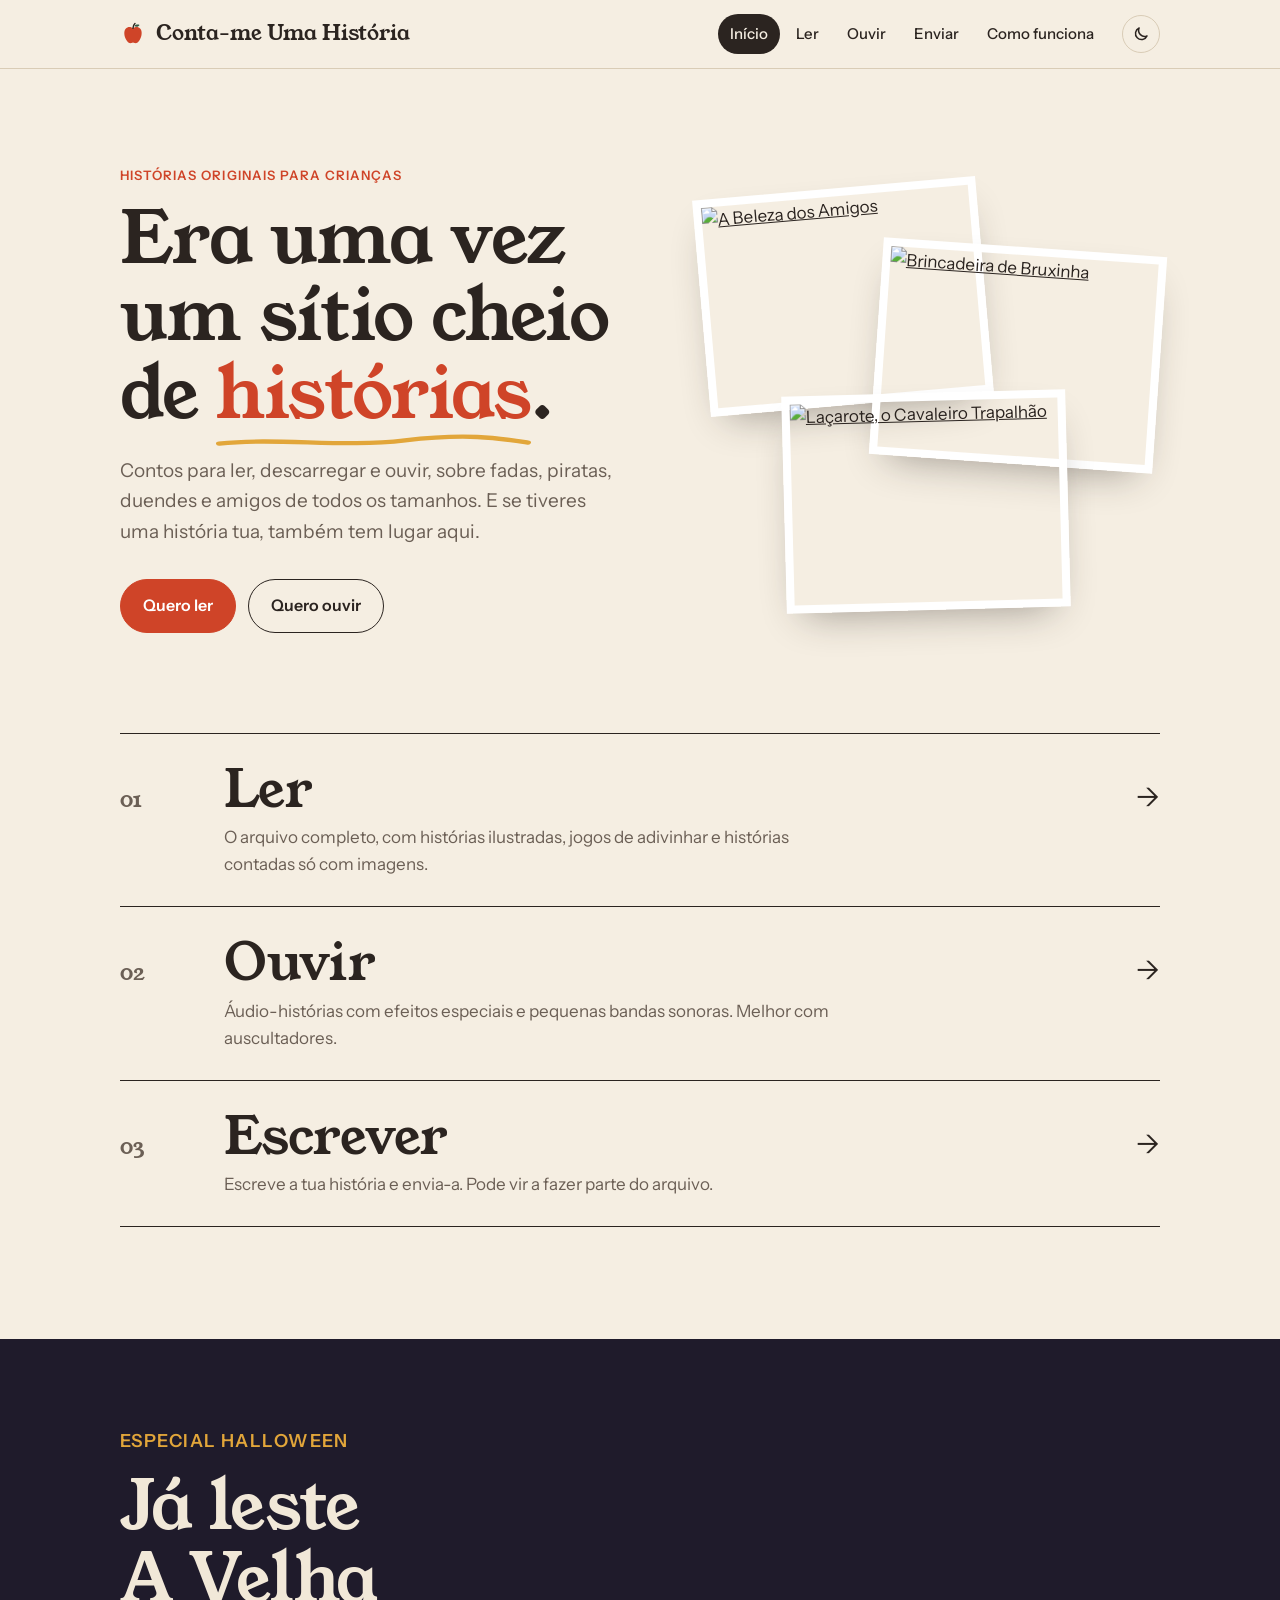
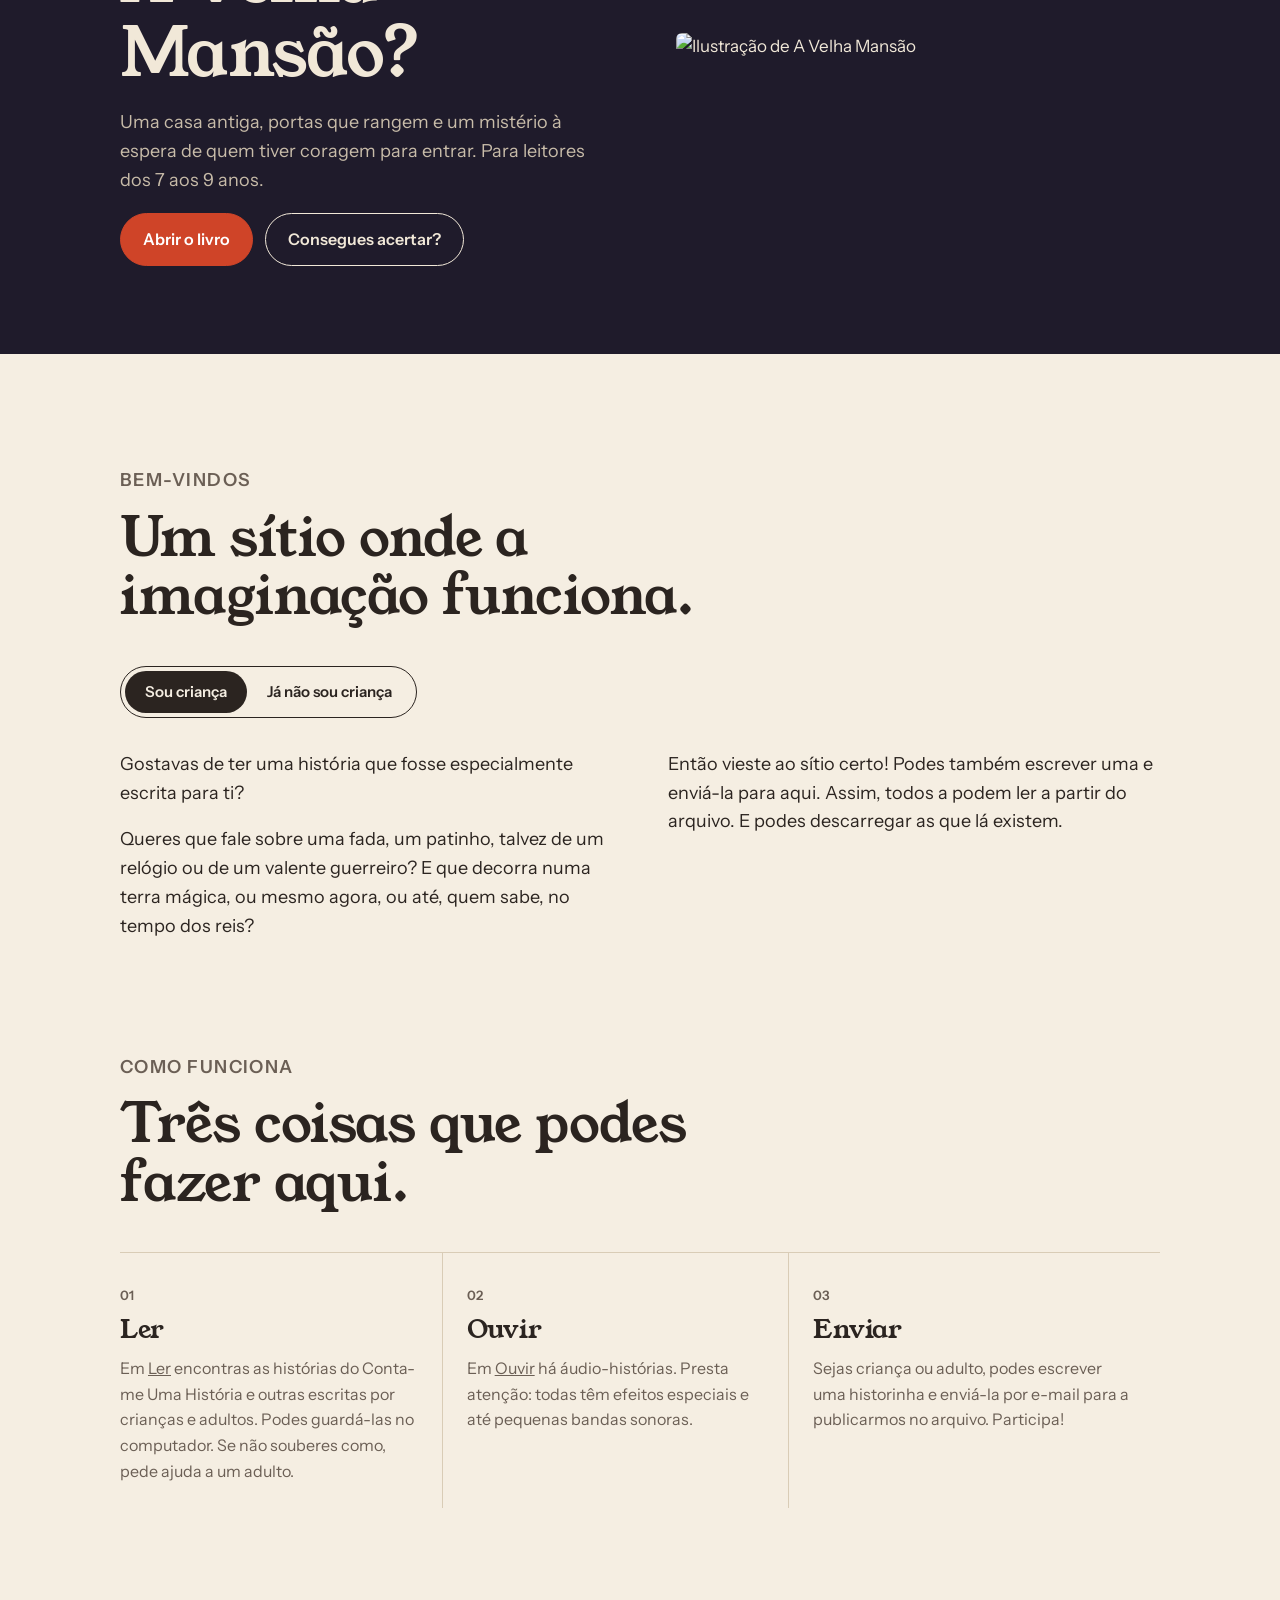
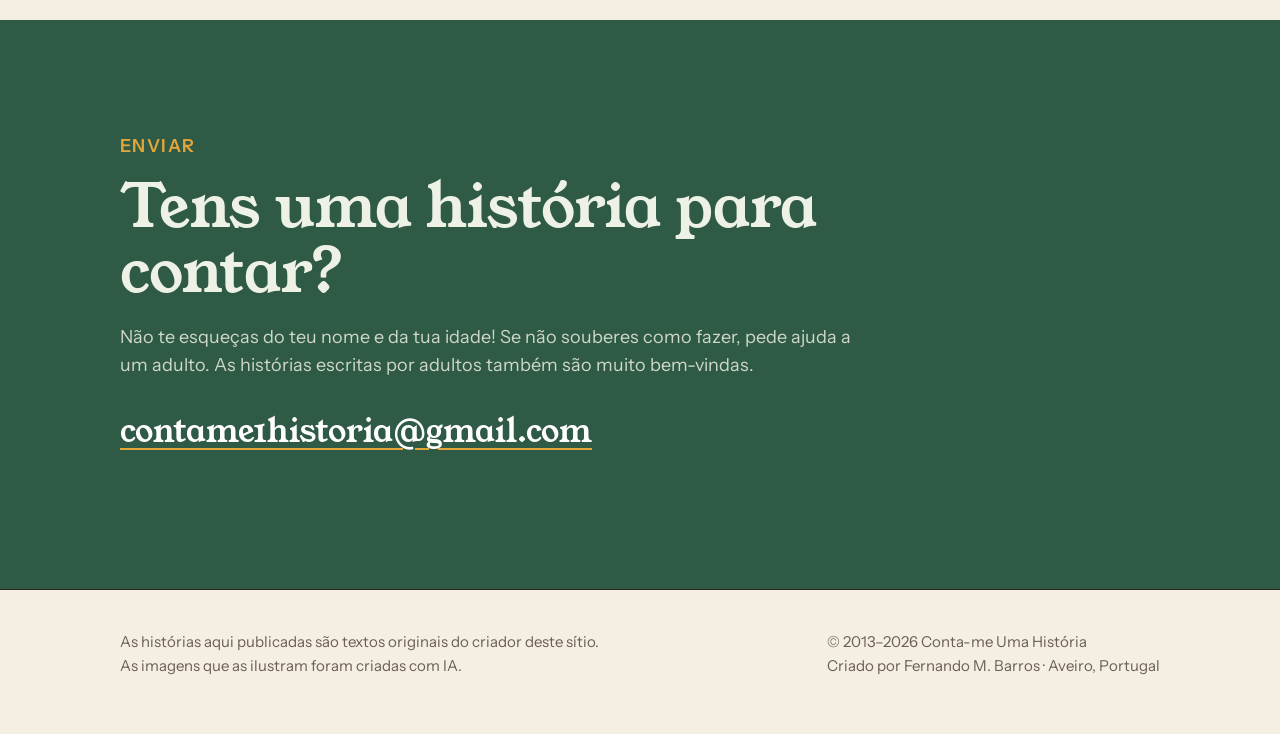
==== index.html @ ffb7c006 "Match the updated original site Remove the unrevised archive stories, the request option, the sapo.p" ====
<!doctype html>
<html lang="pt-PT">
<head>
  <meta charset="utf-8">
  <meta name="viewport" content="width=device-width, initial-scale=1">
  <title>Conta-me Uma História</title>
  <meta name="description" content="Histórias originais para crianças: para ler, ouvir e escrever.">
  <script>
    // Tema antes de desenhar a página, para não piscar: o escolhido no botão ou, se nenhum, o do sistema.
    try { var tema = localStorage.getItem("tema"); } catch (e) {}
    document.documentElement.dataset.theme = tema || (matchMedia("(prefers-color-scheme: dark)").matches ? "dark" : "light");
  </script>
  <link rel="preconnect" href="https://fonts.googleapis.com">
  <link rel="preconnect" href="https://fonts.gstatic.com" crossorigin>
  <link href="https://fonts.googleapis.com/css2?family=Instrument+Sans:wght@400;500;600&family=Young+Serif&display=swap" rel="stylesheet">
  <link rel="stylesheet" href="assets/style.css">
</head>
<body data-page="index">
  <div data-header></div>

  <main>
    <!-- Hero -->
    <section class="hero">
      <div class="wrap">
        <div>
          <p class="eyebrow">Histórias originais para crianças</p>
          <h1>Era uma vez um sítio cheio de <em>histórias</em>.</h1>
          <p class="lede">Contos para ler, descarregar e ouvir, sobre fadas, piratas, duendes e amigos de todos os tamanhos. E se tiveres uma história tua, também tem lugar aqui.</p>
          <div class="hero-actions">
            <a class="btn btn-primary" href="ler.html">Quero ler</a>
            <a class="btn btn-ghost" href="ouvir.html">Quero ouvir</a>
          </div>
        </div>
        <div class="cover-stack" id="cover-stack"></div>
      </div>
    </section>

    <!-- Três portas -->
    <section class="wrap">
      <div class="doors">
        <a class="door" href="ler.html">
          <span class="num">01</span>
          <div><h2>Ler</h2><p>O arquivo completo, com histórias ilustradas, jogos de adivinhar e histórias contadas só com imagens.</p></div>
          <span class="arrow" aria-hidden="true">→</span>
        </a>
        <a class="door" href="ouvir.html">
          <span class="num">02</span>
          <div><h2>Ouvir</h2><p>Áudio-histórias com efeitos especiais e pequenas bandas sonoras. Melhor com auscultadores.</p></div>
          <span class="arrow" aria-hidden="true">→</span>
        </a>
        <a class="door" href="#enviar">
          <span class="num">03</span>
          <div><h2>Escrever</h2><p>Escreve a tua história e envia-a. Pode vir a fazer parte do arquivo.</p></div>
          <span class="arrow" aria-hidden="true">→</span>
        </a>
      </div>
    </section>

    <!-- Destaque -->
    <section class="section">
      <div class="featured" style="padding: clamp(48px, 7vw, 88px) 0;">
        <div class="wrap">
          <div>
            <p class="eyebrow">Especial Halloween</p>
            <h2>Já leste <br>A Velha Mansão?</h2>
            <p>Uma casa antiga, portas que rangem e um mistério à espera de quem tiver coragem para entrar. Para leitores dos 7 aos 9 anos.</p>
            <div class="hero-actions">
              <a class="btn btn-primary" id="featured-read">Abrir o livro</a>
              <a class="btn btn-ghost" id="featured-quiz">Consegues acertar?</a>
            </div>
          </div>
          <img id="featured-img" alt="Ilustração de A Velha Mansão">
        </div>
      </div>
    </section>

    <!-- Para quem -->
    <section class="wrap" style="padding-bottom: clamp(64px, 9vw, 112px);">
      <div class="section-head">
        <p class="eyebrow">Bem-vindos</p>
        <h2>Um sítio onde a imaginação funciona.</h2>
      </div>
      <div class="tabs" role="tablist">
        <button role="tab" aria-selected="true" aria-controls="tab-kids" id="t-kids">Sou criança</button>
        <button role="tab" aria-selected="false" aria-controls="tab-adults" id="t-adults">Já não sou criança</button>
      </div>
      <div class="tab-panel" id="tab-kids" role="tabpanel" aria-labelledby="t-kids">
        <p>Gostavas de ter uma história que fosse especialmente escrita para ti?</p>
        <p>Queres que fale sobre uma fada, um patinho, talvez de um relógio ou de um valente guerreiro? E que decorra numa terra mágica, ou mesmo agora, ou até, quem sabe, no tempo dos reis?</p>
        <p>Então vieste ao sítio certo! Podes também escrever uma e enviá-la para aqui. Assim, todos a podem ler a partir do arquivo. E podes descarregar as que lá existem.</p>
      </div>
      <div class="tab-panel" id="tab-adults" role="tabpanel" aria-labelledby="t-adults" hidden>
        <p>Neste sítio poderá ter uma história exclusiva para uma criança: para a irmã mais nova, para oferecer, para adormecer o filhote. Para já, os pedidos estão temporariamente indisponíveis.</p>
        <p>Nas histórias do arquivo, a ideia e a complexidade de cada uma estão relacionadas com a idade a que se destina. A idade indicada serve apenas como referência.</p>
        <p>Se quiser colaborar, pode enviar-nos histórias para os mais pequenos, que ficarão disponíveis no arquivo. Serão muito bem-vindas. E é claro que pode descarregar as que lá existem.</p>
      </div>
    </section>

    <!-- Como funciona -->
    <section class="wrap" id="como-funciona" style="padding-bottom: clamp(64px, 9vw, 112px);">
      <div class="section-head">
        <p class="eyebrow">Como funciona</p>
        <h2>Três coisas que podes fazer aqui.</h2>
      </div>
      <div class="steps">
        <div class="step">
          <span class="tag">01</span>
          <h3>Ler</h3>
          <p>Em <a href="ler.html">Ler</a> encontras as histórias do Conta-me Uma História e outras escritas por crianças e adultos. Podes guardá-las no computador. Se não souberes como, pede ajuda a um adulto.</p>
        </div>
        <div class="step">
          <span class="tag">02</span>
          <h3>Ouvir</h3>
          <p>Em <a href="ouvir.html">Ouvir</a> há áudio-histórias. Presta atenção: todas têm efeitos especiais e até pequenas bandas sonoras.</p>
        </div>
        <div class="step">
          <span class="tag">03</span>
          <h3>Enviar</h3>
          <p>Sejas criança ou adulto, podes escrever uma historinha e enviá-la por e-mail para a publicarmos no arquivo. Participa!</p>
        </div>
      </div>
    </section>

    <!-- Enviar -->
    <section class="participate section" id="enviar">
      <div class="wrap">
        <div>
          <p class="eyebrow">Enviar</p>
          <h2>Tens uma história para contar?</h2>
          <p>Não te esqueças do teu nome e da tua idade! Se não souberes como fazer, pede ajuda a um adulto. As histórias escritas por adultos também são muito bem-vindas.</p>
          <a class="mail-link" href="mailto:contame1historia@gmail.com?subject=A%20minha%20hist%C3%B3ria">contame1historia@gmail.com</a>
        </div>
      </div>
    </section>
  </main>

  <div data-footer></div>

  <script src="assets/data.js"></script>
  <script src="assets/site.js"></script>
  <script>
    // Capas no topo
    const picks = [1, 11, 5].map((i) => ILLUSTRATED[i]);
    document.getElementById("cover-stack").innerHTML = picks.map((s) =>
      `<a href="livro.html?h=${s.book}" title="${s.title}">
         <img src="${IMG(s.cover)}" alt="${s.title}" loading="eager">
       </a>`).join("");

    // Destaque
    const mansion = ILLUSTRATED[0];
    document.getElementById("featured-img").src = IMG(mansion.cover, 800, 600);
    document.getElementById("featured-read").href = `livro.html?h=${mansion.book}`;
    document.getElementById("featured-quiz").href = quizHref(mansion);

    // Separadores
    const tabs = document.querySelectorAll('[role="tab"]');
    tabs.forEach((tab) => tab.addEventListener("click", () => {
      tabs.forEach((t) => {
        const on = t === tab;
        t.setAttribute("aria-selected", on);
        document.getElementById(t.getAttribute("aria-controls")).hidden = !on;
      });
    }));
  </script>
</body>
</html>
---- assets/style.css ----
:root {
  --paper: #f5eee2;
  --paper-2: #ece2d0;
  --ink: #2b2420;
  --ink-soft: #6b5f55;
  --line: #d9ccb6;
  --apple: #cf4428;
  --apple-dark: #a8331c;
  --leaf: #2f5a45;
  --mustard: #e2a63a;
  --night: #1f1b2b;
  --card: #fffaf2;
  --on-apple: #fff;
  --frame: #fff;

  --font-display: "Young Serif", Georgia, serif;
  --font-body: "Instrument Sans", system-ui, sans-serif;

  --wrap: 1120px;
  --gutter: clamp(16px, 4vw, 40px);
  --radius: 6px;

  /* Altura do que fica fixo no topo (cabeçalho + leitor de áudio) */
  --chrome-h: 68px;
}

html.has-player { --chrome-h: 124px; }

/* Modo escuro: o tema vem de data-theme no <html> (posto no <head> de cada página e mudado pelo botão do cabeçalho) */
:root { color-scheme: light; }
:root[data-theme="dark"] {
  color-scheme: dark;
  --paper: #1d1916;
  --paper-2: #2a241f;
  --ink: #f0e7d8;
  --ink-soft: #b3a695;
  --line: #423a32;
  --apple: #e8603f;
  --apple-dark: #f07a5c;
  --leaf: #284b3a;
  --mustard: #e7b04a;
  --night: #2a2440;
  --card: #25201c;
  --on-apple: #1d1916;
  --frame: #f0e7d8;
}
/* A barra do leitor continua escura com letras claras, só um pouco mais clara que o fundo */
:root[data-theme="dark"] .player { --ink: #322b25; --paper: #f0e7d8; }

*, *::before, *::after { box-sizing: border-box; }

html { scroll-behavior: smooth; scroll-padding-top: calc(var(--chrome-h) + 12px); }

body {
  margin: 0;
  background: var(--paper);
  color: var(--ink);
  font-family: var(--font-body);
  font-size: 17px;
  line-height: 1.6;
  -webkit-font-smoothing: antialiased;
}

img { display: block; max-width: 100%; }
a { color: inherit; }

h1, h2, h3 {
  font-family: var(--font-display);
  font-weight: 400;
  line-height: 1.08;
  margin: 0;
  letter-spacing: -0.01em;
}

p { margin: 0 0 1em; }

.wrap {
  max-width: var(--wrap);
  margin: 0 auto;
  padding: 0 var(--gutter);
}

.eyebrow {
  font-size: 13px;
  font-weight: 600;
  letter-spacing: 0.08em;
  text-transform: uppercase;
  color: var(--apple);
  margin-bottom: 14px;
}

/* ---------- Header ---------- */

.site-header {
  border-bottom: 1px solid var(--line);
  background: var(--paper);
  position: sticky;
  top: 0;
  z-index: 20;
}

.site-header .wrap {
  display: flex;
  align-items: center;
  gap: 16px;
  height: 68px;
}

.brand {
  display: flex;
  align-items: center;
  gap: 10px;
  text-decoration: none;
  font-family: var(--font-display);
  font-size: 21px;
  white-space: nowrap;
}

.brand svg { width: 26px; height: 26px; flex: none; }

.nav {
  display: flex;
  gap: 4px;
  margin-left: auto;
}

.theme-toggle {
  width: 38px;
  height: 38px;
  flex: none;
  display: grid;
  place-items: center;
  border: 1.5px solid var(--line);
  border-radius: 50%;
  background: none;
  color: var(--ink);
  cursor: pointer;
  transition: border-color 0.15s ease, background 0.15s ease;
}
.theme-toggle:hover { border-color: var(--ink); background: var(--paper-2); }
.theme-toggle svg { width: 18px; height: 18px; }

.nav a {
  text-decoration: none;
  font-size: 15px;
  font-weight: 500;
  padding: 8px 12px;
  border-radius: 999px;
}

.nav a:hover { background: var(--paper-2); }
.nav a[aria-current="page"] { background: var(--ink); color: var(--paper); }

.nav-toggle {
  display: none;
  background: none;
  border: 1px solid var(--ink);
  border-radius: 999px;
  font: inherit;
  font-size: 14px;
  font-weight: 600;
  padding: 6px 14px;
  cursor: pointer;
  color: var(--ink);
}

@media (max-width: 760px) {
  .nav-toggle { display: block; margin-left: auto; }
  .nav {
    display: none;
    position: absolute;
    top: 68px;
    left: 0;
    right: 0;
    flex-direction: column;
    background: var(--paper);
    border-bottom: 1px solid var(--line);
    padding: 8px var(--gutter) 16px;
  }
  .nav.open { display: flex; }
  .nav a { padding: 12px 0; border-radius: 0; border-bottom: 1px solid var(--line); }
  .nav a[aria-current="page"] { background: none; color: var(--apple); }
  .brand { font-size: 19px; }
}

/* Telemóveis estreitos: marca, menu e botão do tema têm de caber numa linha */
@media (max-width: 480px) {
  .site-header .wrap { gap: 10px; }
  .brand { font-size: 16px; gap: 8px; min-width: 0; }
  .brand svg { width: 22px; height: 22px; }
  .brand span { overflow: hidden; text-overflow: ellipsis; }
  .nav-toggle { padding: 6px 11px; }
  .theme-toggle { width: 34px; height: 34px; }
}

/* ---------- Audio player bar ---------- */

.player {
  position: sticky;
  top: 68px;
  z-index: 19;
  background: var(--ink);
  color: var(--paper);
}

.player[hidden] { display: none; }

.player-inner {
  display: flex;
  align-items: center;
  gap: 16px;
  height: 56px;
}

.p-info { flex: 1; min-width: 0; display: flex; flex-direction: column; line-height: 1.2; }
.p-label { font-size: 11px; font-weight: 600; letter-spacing: 0.08em; text-transform: uppercase; color: var(--mustard); }
.p-title {
  font-family: var(--font-display);
  font-size: 17px;
  color: var(--paper);
  text-decoration: none;
  white-space: nowrap;
  overflow: hidden;
  text-overflow: ellipsis;
}
.p-title:hover { text-decoration: underline; text-underline-offset: 3px; }

.p-controls { display: flex; align-items: center; gap: 6px; }

.p-btn {
  width: 38px;
  height: 38px;
  display: grid;
  place-items: center;
  border: 0;
  border-radius: 50%;
  background: transparent;
  color: var(--paper);
  cursor: pointer;
  transition: background 0.15s ease;
}
.p-btn:hover { background: rgba(255, 255, 255, 0.12); }
.p-btn svg { width: 24px; height: 24px; }
.p-main { width: 42px; height: 42px; background: var(--paper); color: var(--ink); }
.p-main:hover { background: #fff; }
.p-main svg { width: 16px; height: 16px; }
.p-close svg { width: 16px; height: 16px; }

.p-time { font-size: 13px; font-variant-numeric: tabular-nums; opacity: 0.75; min-width: 92px; text-align: right; }

/* A linha fica colada ao fundo da barra; a área de toque (e a bola) é mais alta para ser fácil de agarrar */
.p-progress {
  --p: 0;
  position: absolute;
  left: 0;
  right: 0;
  bottom: -10px;
  height: 16px;
  cursor: pointer;
  touch-action: none;
}
.p-progress::before { content: ""; position: absolute; left: 0; right: 0; top: 6px; height: 3px; background: rgba(245, 238, 226, 0.15); }
.p-progress span { position: absolute; left: 0; top: 6px; height: 3px; width: calc(var(--p) * 100%); background: var(--mustard); }
.p-progress span::after {
  content: "";
  position: absolute;
  right: -6px;
  top: -4.5px;
  width: 12px;
  height: 12px;
  border-radius: 50%;
  background: var(--mustard);
  box-shadow: 0 0 0 2px var(--ink);
  transition: transform 0.15s ease;
}
.p-progress:hover span::after, .p-progress.dragging span::after, .p-progress:focus-visible span::after { transform: scale(1.35); }
.p-progress:focus-visible { outline: none; }
.p-progress:focus-visible::before { background: rgba(245, 238, 226, 0.4); }

@media (max-width: 600px) {
  .player-inner { gap: 8px; }
  .p-time { display: none; }
  .p-controls { gap: 2px; }
}

/* ---------- Buttons ---------- */

.btn {
  display: inline-flex;
  align-items: center;
  gap: 8px;
  padding: 13px 22px;
  border-radius: 999px;
  font-weight: 600;
  font-size: 16px;
  text-decoration: none;
  border: 1.5px solid var(--ink);
  transition: transform 0.15s ease, background 0.15s ease;
}

.btn:hover { transform: translateY(-2px); }
.btn-primary { background: var(--apple); border-color: var(--apple); color: var(--on-apple); }
.btn-primary:hover { background: var(--apple-dark); border-color: var(--apple-dark); }
.btn-ghost { background: transparent; }
.btn-ghost:hover { background: var(--ink); color: var(--paper); }

/* ---------- Hero ---------- */

.hero {
  padding: clamp(48px, 8vw, 96px) 0 clamp(56px, 8vw, 100px);
}

.hero .wrap {
  display: grid;
  grid-template-columns: 1.1fr 1fr;
  gap: clamp(32px, 6vw, 80px);
  align-items: center;
}

.hero h1 {
  font-size: clamp(44px, 5.6vw, 72px);
  margin-bottom: 24px;
}

.hero h1 em {
  font-style: normal;
  color: var(--apple);
  position: relative;
  white-space: nowrap;
}

.hero h1 em::after {
  content: "";
  position: absolute;
  left: 0;
  right: 0;
  bottom: -0.08em;
  height: 0.22em;
  background: url("data:image/svg+xml,%3Csvg xmlns='http://www.w3.org/2000/svg' viewBox='0 0 200 14' preserveAspectRatio='none'%3E%3Cpath d='M2 9 C 40 3, 80 13, 120 6 S 180 4, 198 8' fill='none' stroke='%23e2a63a' stroke-width='4' stroke-linecap='round'/%3E%3C/svg%3E") no-repeat center / 100% 100%;
}

.hero .lede {
  font-size: 19px;
  color: var(--ink-soft);
  max-width: 34em;
  margin-bottom: 32px;
}

.hero-actions { display: flex; flex-wrap: wrap; gap: 12px; }

.cover-stack {
  position: relative;
  aspect-ratio: 1 / 0.92;
}

.cover-stack a {
  position: absolute;
  width: 62%;
  border: 8px solid var(--frame);
  box-shadow: 0 18px 40px -18px rgba(43, 36, 32, 0.45);
  transition: transform 0.25s ease;
}

.cover-stack a:nth-child(1) { top: 0; left: 0; transform: rotate(-5deg); }
.cover-stack a:nth-child(2) { top: 14%; right: 0; transform: rotate(4deg); }
.cover-stack a:nth-child(3) { bottom: 0; left: 18%; transform: rotate(-1.5deg); z-index: 2; }
.cover-stack a:hover { transform: rotate(0) scale(1.03); z-index: 3; }
.cover-stack img { width: 100%; aspect-ratio: 4 / 3; object-fit: cover; }

@media (max-width: 860px) {
  .hero .wrap { grid-template-columns: 1fr; }
  .cover-stack { max-width: 460px; }
}

/* ---------- Doors (ler / ouvir / escrever) ---------- */

.doors {
  border-top: 1px solid var(--ink);
}

.door {
  display: grid;
  grid-template-columns: 80px 1fr auto;
  gap: 24px;
  align-items: baseline;
  padding: 28px 0;
  border-bottom: 1px solid var(--ink);
  text-decoration: none;
  transition: padding 0.2s ease, color 0.2s ease;
}

.door .num { font-family: var(--font-display); font-size: 22px; color: var(--ink-soft); }
.door h2 { font-size: clamp(30px, 4.5vw, 52px); }
.door p { margin: 6px 0 0; color: var(--ink-soft); max-width: 36em; }
.door .arrow { font-size: 28px; transition: transform 0.2s ease; }
.door:hover { color: var(--apple); padding-left: 12px; }
.door:hover .arrow { transform: translateX(6px); }

@media (max-width: 600px) {
  .door { grid-template-columns: 1fr auto; }
  .door .num { display: none; }
}

/* ---------- Sections ---------- */

.section { padding: clamp(64px, 9vw, 112px) 0; }
.section-head { margin-bottom: 40px; max-width: 40em; }
.section-head h2 { font-size: clamp(34px, 4.5vw, 54px); margin-bottom: 14px; }
.section-head p { color: var(--ink-soft); font-size: 18px; }

/* ---------- Featured (A Velha Mansão) ---------- */

.featured {
  background: var(--night);
  color: #f1e8d8;
}

.featured .wrap {
  display: grid;
  grid-template-columns: 1fr 1fr;
  gap: clamp(32px, 6vw, 72px);
  align-items: center;
}

.featured .eyebrow { color: var(--mustard); }
.featured h2 { font-size: clamp(40px, 5.5vw, 68px); margin-bottom: 18px; }
.featured p { color: #c8bca9; font-size: 18px; max-width: 30em; }
.featured img { width: 100%; border-radius: var(--radius); }
.featured .btn-ghost { border-color: #f1e8d8; color: #f1e8d8; }
.featured .btn-ghost:hover { background: #f1e8d8; color: var(--night); }

@media (max-width: 800px) {
  .featured .wrap { grid-template-columns: 1fr; }
}

/* ---------- Audience tabs ---------- */

.tabs { display: inline-flex; border: 1.5px solid var(--ink); border-radius: 999px; padding: 4px; margin-bottom: 32px; }
.tabs button {
  font: inherit;
  font-weight: 600;
  font-size: 15px;
  padding: 9px 20px;
  border: 0;
  border-radius: 999px;
  background: none;
  color: var(--ink);
  cursor: pointer;
}
.tabs button[aria-selected="true"] { background: var(--ink); color: var(--paper); }

.tab-panel { columns: 2 320px; column-gap: 56px; font-size: 18px; }
.tab-panel p { break-inside: avoid; }
.tab-panel[hidden] { display: none; }

/* ---------- How it works ---------- */

.steps {
  display: grid;
  grid-template-columns: repeat(3, 1fr);
  gap: 0;
  border-top: 1px solid var(--line);
}

.step {
  padding: 28px 24px 8px 0;
  border-right: 1px solid var(--line);
  margin-right: 24px;
}

.step:last-child { border-right: 0; margin-right: 0; }
.step h3 { font-size: 26px; margin: 8px 0 12px; }
.step p { color: var(--ink-soft); font-size: 16px; }
.step .tag { font-size: 13px; font-weight: 600; color: var(--ink-soft); }

@media (max-width: 760px) {
  .steps { grid-template-columns: 1fr; }
  .step { border-right: 0; margin-right: 0; border-bottom: 1px solid var(--line); padding-bottom: 20px; }
}

/* ---------- Participate ---------- */

.participate {
  background: var(--leaf);
  color: #eef1e6;
}

.participate .wrap {
  display: grid;
  grid-template-columns: minmax(0, 760px);
}

.participate .eyebrow { color: var(--mustard); }
.participate h2 { font-size: clamp(36px, 5vw, 60px); margin-bottom: 18px; }
.participate p { color: #cfd8c9; font-size: 18px; }

.mail-link {
  display: inline-block;
  font-family: var(--font-display);
  font-size: clamp(22px, 3vw, 32px);
  color: #fff;
  text-decoration-color: var(--mustard);
  text-underline-offset: 6px;
  text-decoration-thickness: 2px;
  margin: 8px 0 20px;
  word-break: break-all;
}


@media (max-width: 800px) {
  .participate .wrap { grid-template-columns: 1fr; }
}


/* ---------- Page header (inner pages) ---------- */

.page-head { padding: clamp(48px, 7vw, 88px) 0 32px; }
.page-head h1 { font-size: clamp(44px, 6vw, 76px); margin-bottom: 18px; }
.page-head p { font-size: 19px; color: var(--ink-soft); max-width: 36em; }

/* ---------- Filters ---------- */

.toolbar {
  display: flex;
  flex-wrap: wrap;
  gap: 12px 20px;
  align-items: center;
  justify-content: space-between;
  padding: 16px 0;
  border-top: 1px solid var(--ink);
  border-bottom: 1px solid var(--line);
  margin-bottom: 40px;
  position: sticky;
  top: var(--chrome-h);
  background: var(--paper);
  z-index: 10;
}

.chips { display: flex; flex-wrap: wrap; gap: 8px; }
.chip {
  font: inherit;
  font-size: 14px;
  font-weight: 600;
  padding: 7px 14px;
  border-radius: 999px;
  border: 1.5px solid var(--line);
  background: transparent;
  color: var(--ink);
  cursor: pointer;
}
.chip:hover { border-color: var(--ink); }
.chip[aria-pressed="true"] { background: var(--ink); border-color: var(--ink); color: var(--paper); }

.search {
  font: inherit;
  font-size: 15px;
  padding: 8px 16px;
  border-radius: 999px;
  border: 1.5px solid var(--line);
  background: var(--card);
  color: var(--ink);
  width: min(260px, 100%);
}
.search:focus { outline: none; border-color: var(--ink); }

/* ---------- Story grid ---------- */

.story-grid {
  display: grid;
  grid-template-columns: repeat(auto-fill, minmax(250px, 1fr));
  gap: 48px 32px;
}

.story figure { margin: 0 0 16px; position: relative; overflow: hidden; border-radius: var(--radius); background: var(--paper-2); }
.story img { width: 100%; aspect-ratio: 4 / 3; object-fit: cover; transition: transform 0.4s ease; }
.story:hover img { transform: scale(1.04); }
.story .age {
  position: absolute;
  top: 10px;
  left: 10px;
  background: var(--paper);
  font-size: 12px;
  font-weight: 600;
  padding: 3px 10px;
  border-radius: 999px;
}
.story h3 { font-size: 24px; margin-bottom: 6px; }
.story h3 a { text-decoration: none; }
.story h3 a:hover { color: var(--apple); }
.story p { color: var(--ink-soft); font-size: 16px; margin-bottom: 12px; }

.story-links { display: flex; flex-wrap: wrap; gap: 6px 14px; font-size: 14px; font-weight: 600; }
.story-links a { text-decoration: none; border-bottom: 1.5px solid var(--line); }
.story-links a:hover { border-color: var(--apple); color: var(--apple); }

/* ---------- Archive list ---------- */

.archive { list-style: none; padding: 0; margin: 0; border-top: 1px solid var(--ink); }
.archive li { border-bottom: 1px solid var(--line); display: flex; align-items: center; gap: 8px; }
.archive .row {
  flex: 1;
  min-width: 0;
  display: grid;
  grid-template-columns: 1fr 1.3fr 90px 24px;
  gap: 20px;
  align-items: baseline;
  padding: 18px 0;
  text-decoration: none;
  transition: background 0.15s ease, padding 0.15s ease;
}
.archive .row:hover { background: var(--paper-2); padding-left: 12px; padding-right: 12px; }
.archive .t { font-family: var(--font-display); font-size: 21px; line-height: 1.2; }
.archive .b { color: var(--ink-soft); font-size: 16px; }
.archive .a { font-size: 14px; font-weight: 600; color: var(--ink-soft); }
.archive .go { color: var(--apple); }

@media (max-width: 700px) {
  .archive .row { grid-template-columns: 1fr auto; gap: 4px 12px; }
  .archive .b { grid-column: 1; grid-row: 2; }
  .archive .go { display: none; }
}

.story-grid, .archive { position: relative; }

/* ---------- Descarregar (EPUB / PDF) ---------- */

.dl-wrap { position: relative; }
.dl-wrap.open { z-index: 5; }  /* por cima dos outros cartões, por baixo da barra de filtros (10) */
.dl-toggle {
  width: 38px;
  height: 38px;
  display: grid;
  place-items: center;
  border: 1.5px solid var(--line);
  border-radius: 50%;
  background: none;
  color: var(--ink);
  cursor: pointer;
}
.dl-toggle:hover, .open .dl-toggle { border-color: var(--ink); background: var(--paper-2); }
.dl-toggle svg { width: 16px; height: 16px; }

/* Nos cartões: botão redondo no canto da ilustração, em frente à idade */
.story { position: relative; }
.story > .dl-wrap { position: absolute; top: 10px; right: 10px; }
.story .dl-toggle { width: 34px; height: 34px; border: 0; background: var(--paper); box-shadow: 0 2px 8px rgba(43, 36, 32, 0.2); }
.story .dl-toggle:hover, .story .open .dl-toggle { background: var(--ink); color: var(--paper); }
.dl-pop {
  position: absolute;
  top: calc(100% + 8px);
  right: 0;
  width: 240px;
  padding: 6px;
  background: var(--card);
  border: 1px solid var(--line);
  border-radius: 12px;
  box-shadow: 0 14px 34px -12px rgba(43, 36, 32, 0.35);
  font-size: 15px;
  font-weight: 400;
}
.dl-pop[hidden] { display: none; }
.dl-pop a { display: block; padding: 9px 12px; border-radius: 8px; text-decoration: none; border: 0; }
.dl-pop a:hover, .dl-pop a:focus-visible { background: var(--paper-2); color: var(--ink); }
.dl-pop b { display: block; font-weight: 600; }
.dl-pop small { display: block; font-size: 13px; color: var(--ink-soft); }

.empty { color: var(--ink-soft); padding: 24px 0; display: none; }
.empty.show { display: block; animation: fade-in 0.3s ease 0.15s backwards; }

@keyframes fade-in { from { opacity: 0; transform: translateY(6px); } }
@media (prefers-reduced-motion: reduce) { .empty.show { animation: none; } }

.note { font-size: 15px; color: var(--ink-soft); }

/* ---------- Audio ---------- */

.tracks { list-style: none; padding: 0; margin: 0; border-top: 1px solid var(--ink); }
.track {
  display: grid;
  grid-template-columns: 48px 1fr auto;
  gap: 20px;
  align-items: center;
  padding: 16px 0;
  border-bottom: 1px solid var(--line);
}
.track .play {
  width: 48px;
  height: 48px;
  border-radius: 50%;
  border: 1.5px solid var(--ink);
  background: transparent;
  color: var(--ink);
  cursor: pointer;
  display: grid;
  place-items: center;
  transition: background 0.15s ease;
}
.track .play:hover { background: var(--ink); color: var(--paper); }
.track.playing .play { background: var(--apple); border-color: var(--apple); color: var(--on-apple); }
.track .play svg { width: 16px; height: 16px; }
.track .t { font-family: var(--font-display); font-size: 22px; line-height: 1.2; }
.track .t small { font-family: var(--font-body); font-size: 13px; color: var(--ink-soft); margin-left: 8px; }
.track .d { font-variant-numeric: tabular-nums; color: var(--ink-soft); font-size: 15px; }
.track .bar { --p: 0; grid-column: 2 / 4; position: relative; height: 20px; margin: -8px 0; display: none; cursor: pointer; touch-action: none; }
.track.playing .bar, .track.paused .bar { display: block; }
.track .bar::before { content: ""; position: absolute; left: 0; right: 0; top: 8.5px; height: 3px; background: var(--line); border-radius: 2px; }
.track .bar span { position: absolute; left: 0; top: 8.5px; height: 3px; width: calc(var(--p) * 100%); background: var(--apple); border-radius: 2px; }
.track .bar span::after {
  content: "";
  position: absolute;
  right: -7px;
  top: -5.5px;
  width: 14px;
  height: 14px;
  border-radius: 50%;
  background: var(--apple);
  box-shadow: 0 1px 4px rgba(43, 36, 32, 0.3);
  transition: transform 0.15s ease;
}
.track .bar:hover span::after, .track .bar.dragging span::after, .track .bar:focus-visible span::after { transform: scale(1.3); }
.track .bar:focus-visible { outline: none; }
.track .bar:focus-visible::before { background: var(--ink-soft); }

.tip {
  display: flex;
  gap: 14px;
  align-items: flex-start;
  background: var(--paper-2);
  padding: 18px 20px;
  border-radius: var(--radius);
  font-size: 16px;
  margin-bottom: 40px;
  max-width: 44em;
}
.tip svg { width: 22px; height: 22px; flex: none; margin-top: 2px; color: var(--apple); }

/* ---------- Footer ---------- */

.site-footer {
  border-top: 1px solid var(--ink);
  padding: 40px 0 56px;
  font-size: 15px;
  color: var(--ink-soft);
}

.site-footer .wrap {
  display: flex;
  flex-wrap: wrap;
  gap: 16px 40px;
  justify-content: space-between;
}

.site-footer a { color: var(--ink); }
.site-footer p { margin: 0; }
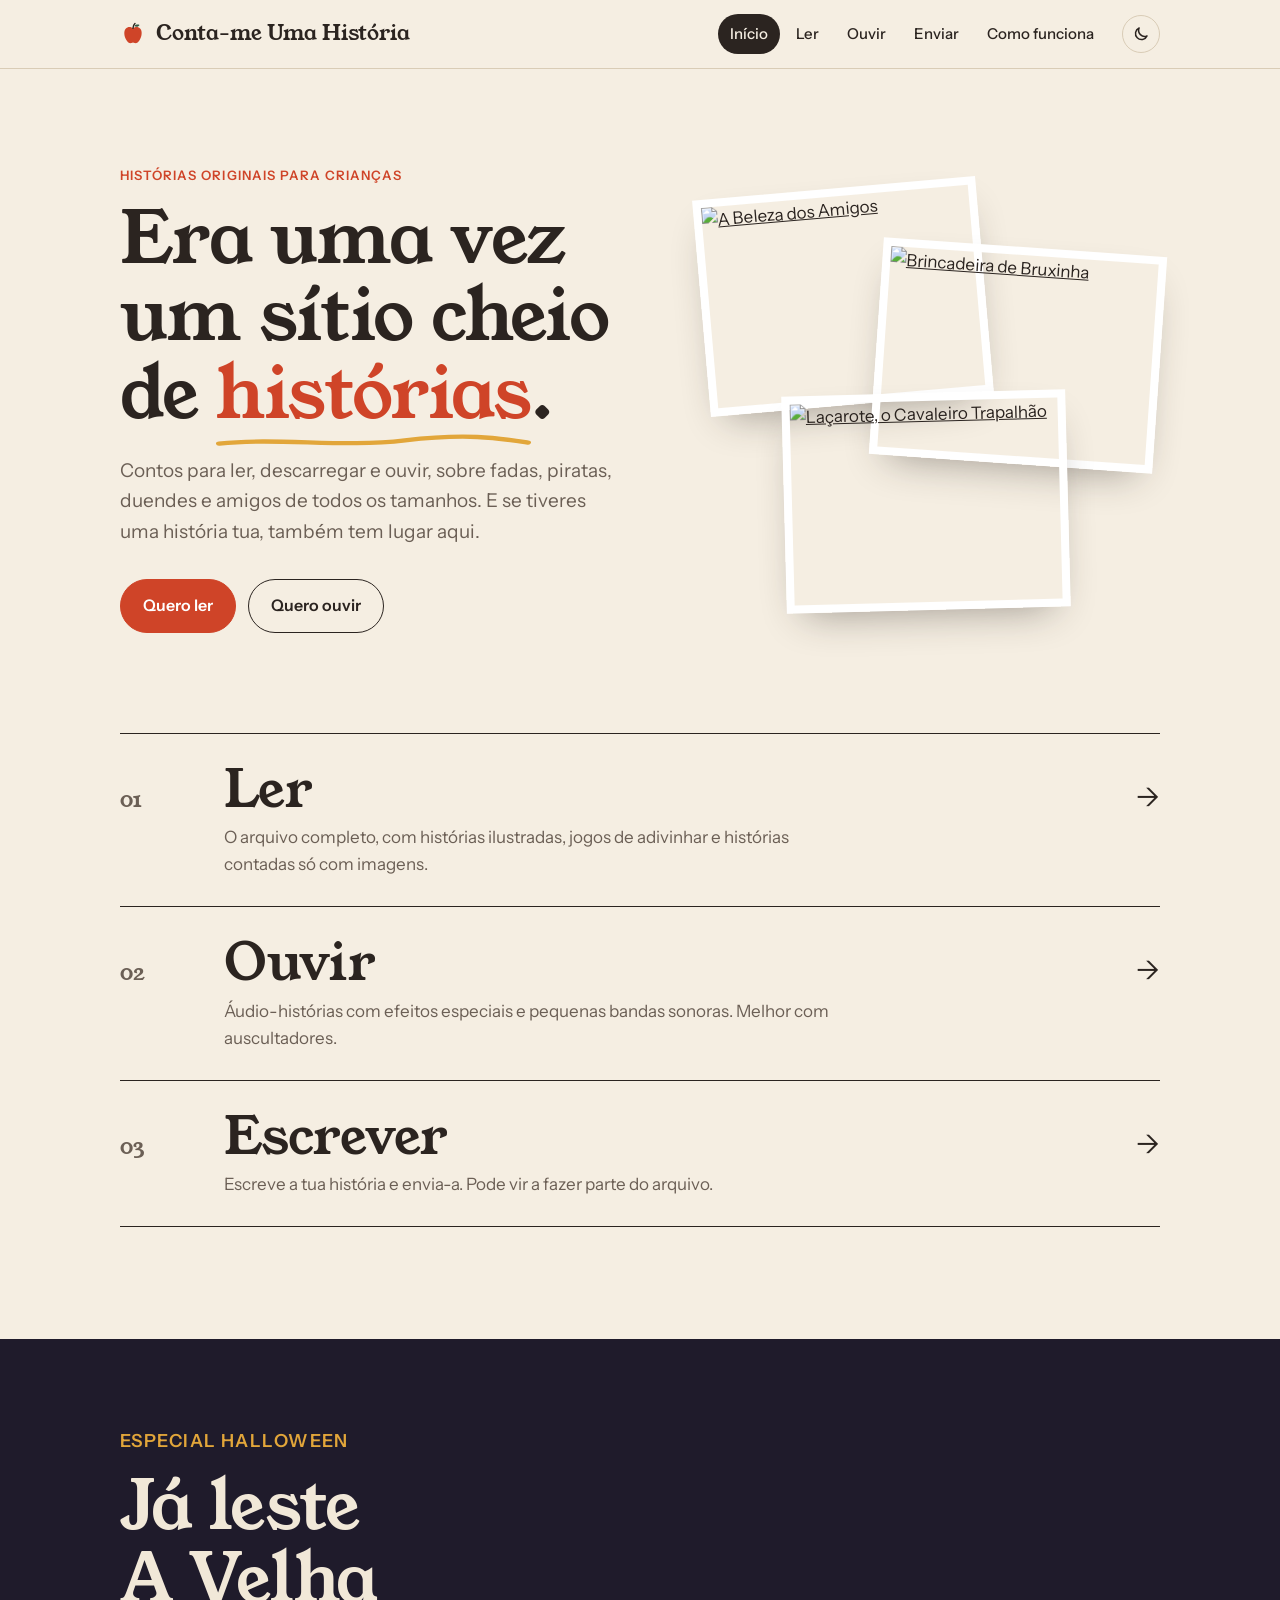
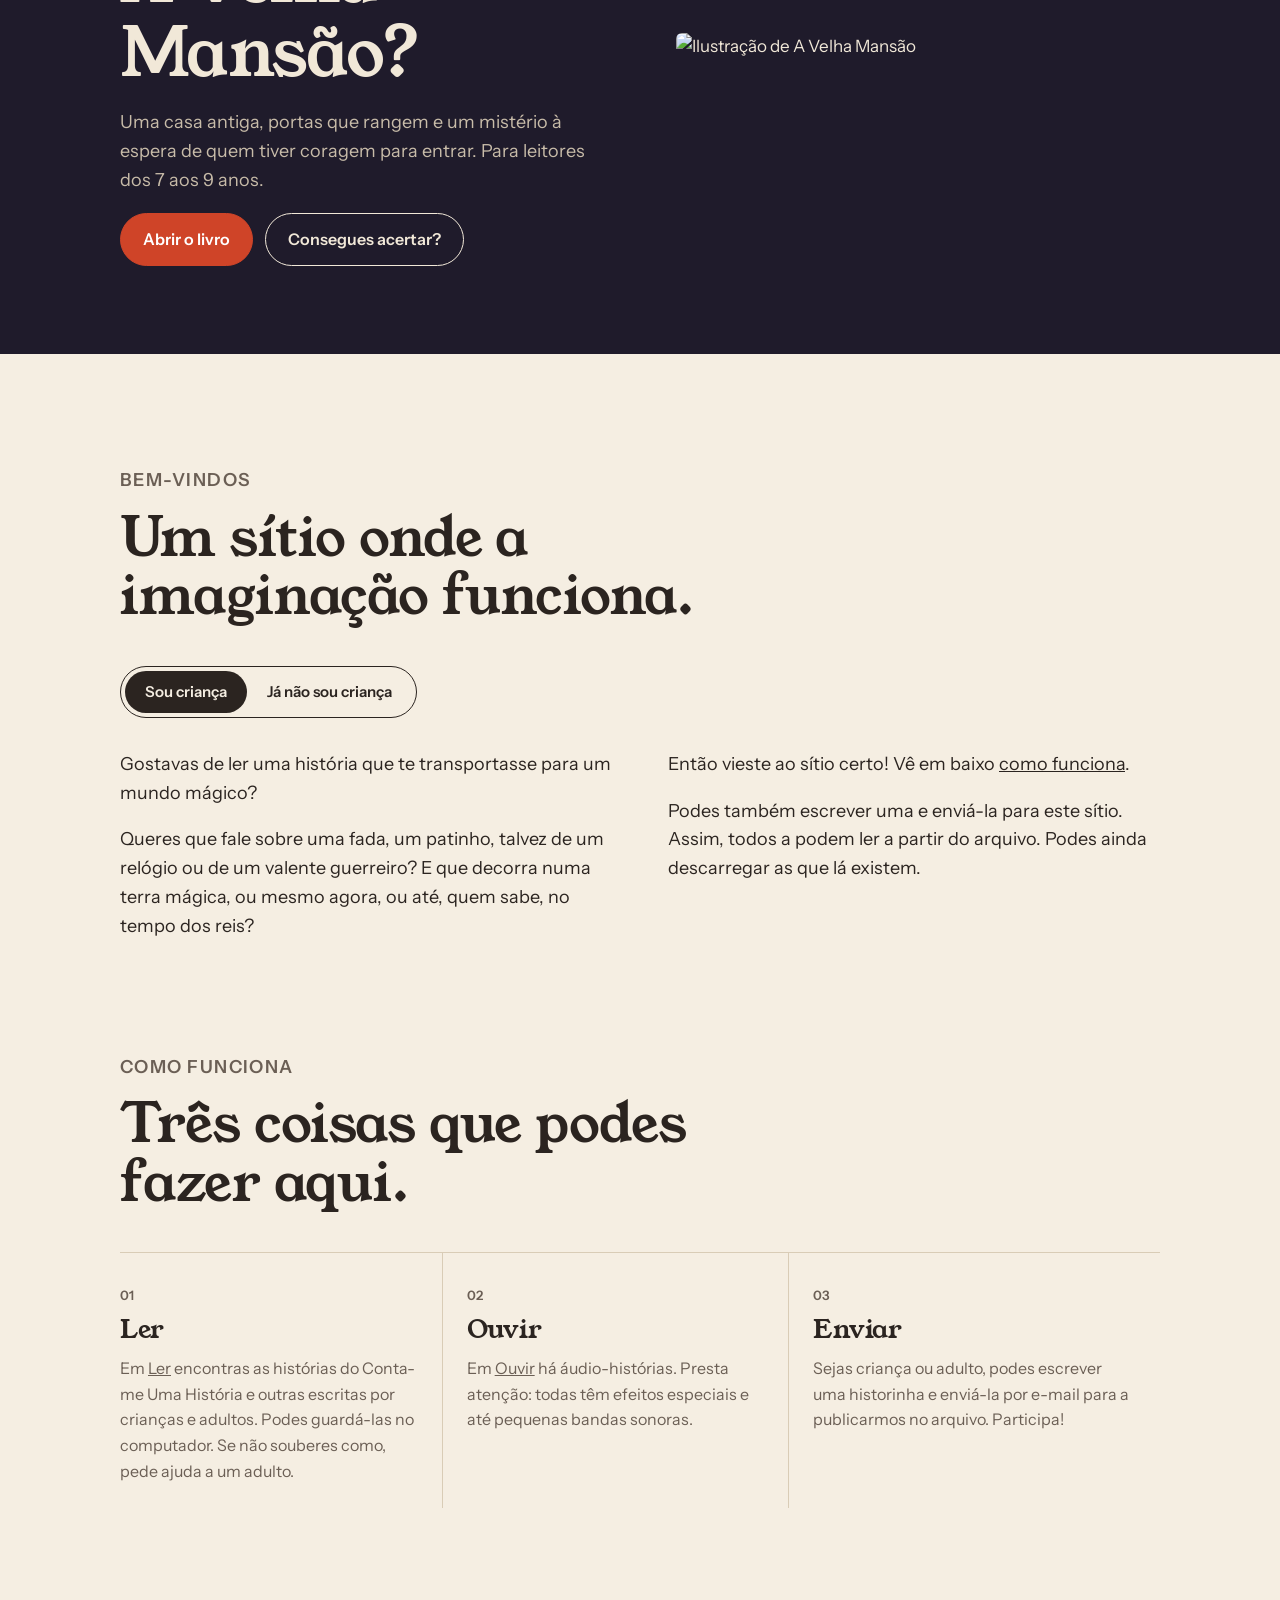
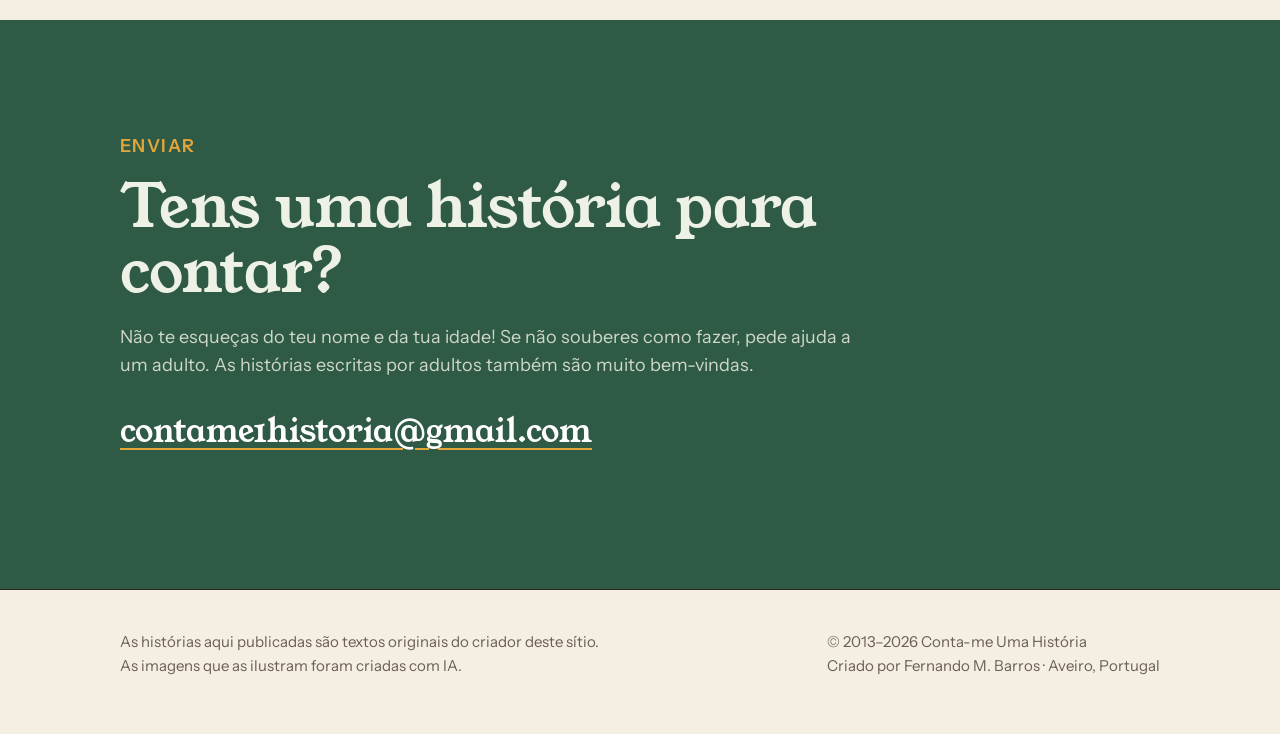
==== commit ec075578: "Images follow the PDF text exactly, same size within margins - An image that opens a PDF page mid-pa" ====
--- a/index.html
+++ b/index.html
@@ -85,14 +85,16 @@
         <button role="tab" aria-selected="false" aria-controls="tab-adults" id="t-adults">Já não sou criança</button>
       </div>
       <div class="tab-panel" id="tab-kids" role="tabpanel" aria-labelledby="t-kids">
-        <p>Gostavas de ter uma história que fosse especialmente escrita para ti?</p>
+        <p>Gostavas de ler uma história que te transportasse para um mundo mágico?</p>
         <p>Queres que fale sobre uma fada, um patinho, talvez de um relógio ou de um valente guerreiro? E que decorra numa terra mágica, ou mesmo agora, ou até, quem sabe, no tempo dos reis?</p>
-        <p>Então vieste ao sítio certo! Podes também escrever uma e enviá-la para aqui. Assim, todos a podem ler a partir do arquivo. E podes descarregar as que lá existem.</p>
+        <p>Então vieste ao sítio certo! Vê em baixo <a href="#como-funciona">como funciona</a>.</p>
+        <p>Podes também escrever uma e enviá-la para este sítio. Assim, todos a podem ler a partir do arquivo. Podes ainda descarregar as que lá existem.</p>
       </div>
       <div class="tab-panel" id="tab-adults" role="tabpanel" aria-labelledby="t-adults" hidden>
-        <p>Neste sítio poderá ter uma história exclusiva para uma criança: para a irmã mais nova, para oferecer, para adormecer o filhote. Para já, os pedidos estão temporariamente indisponíveis.</p>
-        <p>Nas histórias do arquivo, a ideia e a complexidade de cada uma estão relacionadas com a idade a que se destina. A idade indicada serve apenas como referência.</p>
-        <p>Se quiser colaborar, pode enviar-nos histórias para os mais pequenos, que ficarão disponíveis no arquivo. Serão muito bem-vindas. E é claro que pode descarregar as que lá existem.</p>
+        <p>Neste sítio onde a imaginação funciona poderá escolher a história apropriada para uma criança. Uma história para a irmã mais nova, uma história para oferecer, uma história para adormecer o filhote, enfim, uma história para ler.</p>
+        <p>Todas as histórias neste sítio foram escritas a partir de pedidos específicos para crianças. No entanto, para já, os pedidos estão temporariamente indisponíveis. De qualquer maneira, veja em baixo <a href="#como-funciona">como funciona</a>.</p>
+        <p>Nas histórias que encontra no arquivo, a ideia e a complexidade de cada uma poderão estar relacionadas com a idade à qual se destina. A idade indicada serve apenas como referência.</p>
+        <p>Se quiser colaborar pode também enviar-nos histórias para os mais pequenos, as quais ficarão disponíveis no arquivo. Serão muito bem-vindas. E é claro que pode descarregar as que lá existem.</p>
       </div>
     </section>
 
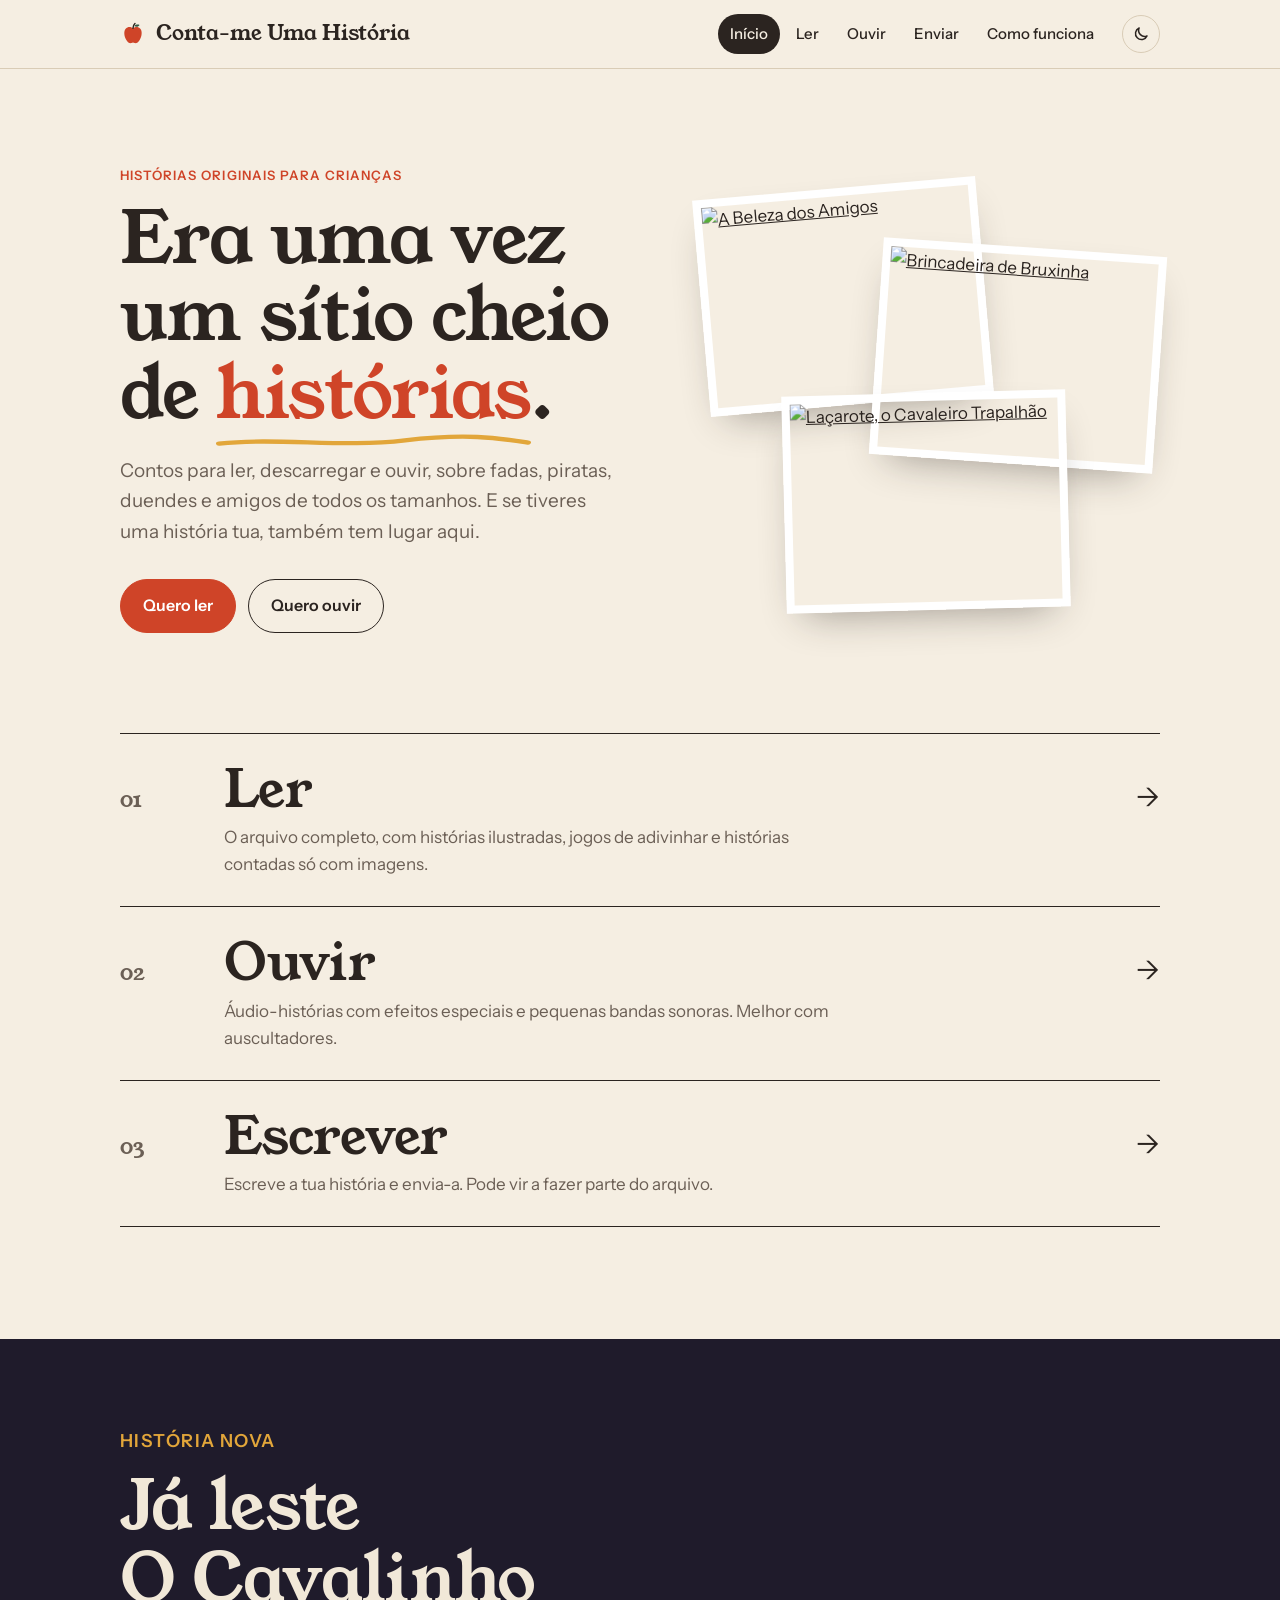
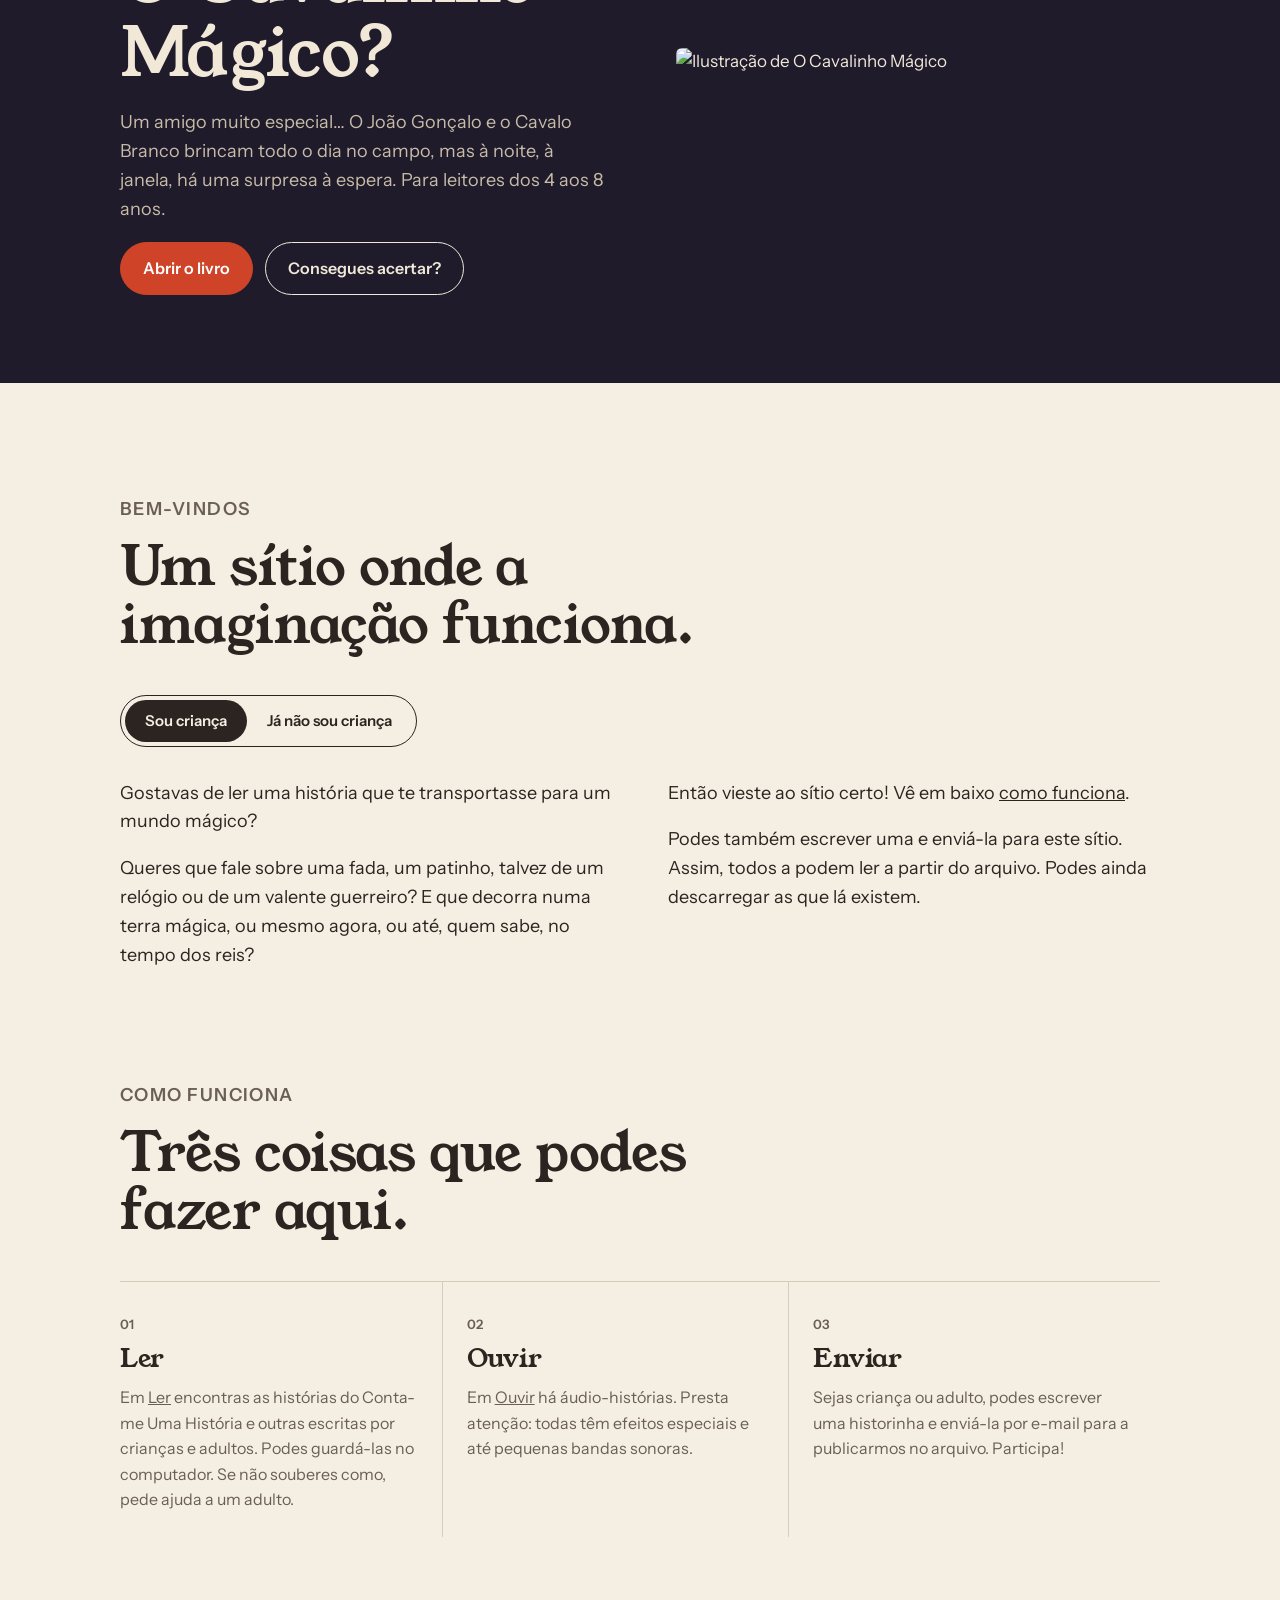
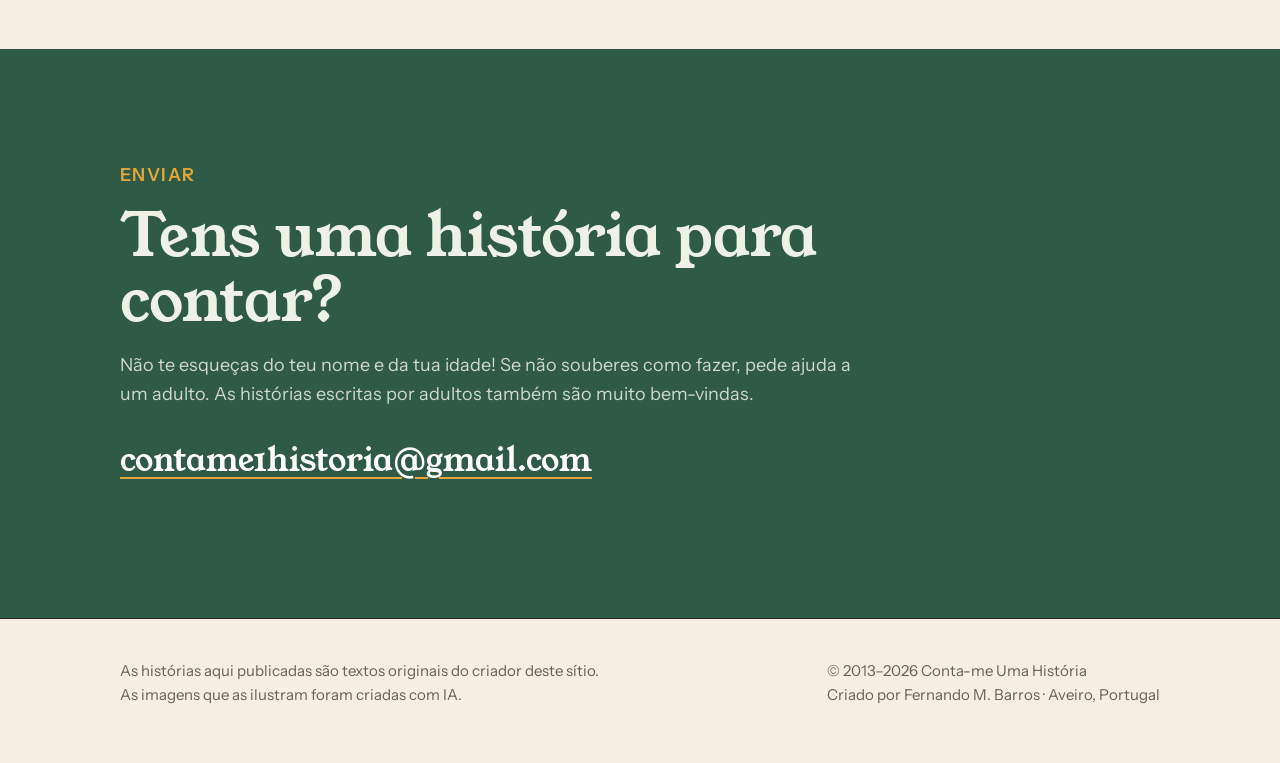
==== commit de51b638: "Add O Cavalinho Mágico and feature it on the home page - New book, quiz, EPUB and PDF for O Cavalinh" ====
--- a/index.html
+++ b/index.html
@@ -61,15 +61,15 @@
       <div class="featured" style="padding: clamp(48px, 7vw, 88px) 0;">
         <div class="wrap">
           <div>
-            <p class="eyebrow">Especial Halloween</p>
-            <h2>Já leste <br>A Velha Mansão?</h2>
-            <p>Uma casa antiga, portas que rangem e um mistério à espera de quem tiver coragem para entrar. Para leitores dos 7 aos 9 anos.</p>
+            <p class="eyebrow">História nova</p>
+            <h2>Já leste <br>O Cavalinho Mágico?</h2>
+            <p>Um amigo muito especial… O João Gonçalo e o Cavalo Branco brincam todo o dia no campo, mas à noite, à janela, há uma surpresa à espera. Para leitores dos 4 aos 8 anos.</p>
             <div class="hero-actions">
               <a class="btn btn-primary" id="featured-read">Abrir o livro</a>
               <a class="btn btn-ghost" id="featured-quiz">Consegues acertar?</a>
             </div>
           </div>
-          <img id="featured-img" alt="Ilustração de A Velha Mansão">
+          <img id="featured-img" alt="Ilustração de O Cavalinho Mágico">
         </div>
       </div>
     </section>
@@ -138,21 +138,22 @@
 
   <div data-footer></div>
 
-  <script src="assets/data.js"></script>
+  <script src="assets/data.js?v=2"></script>
   <script src="assets/site.js"></script>
   <script>
     // Capas no topo
-    const picks = [1, 11, 5].map((i) => ILLUSTRATED[i]);
+    const byBook = (slug) => ILLUSTRATED.find((s) => s.book === slug);
+    const picks = ["a-beleza-dos-amigos", "brincadeira-de-bruxinha", "lacarote-o-cavaleiro-trapalhao"].map(byBook);
     document.getElementById("cover-stack").innerHTML = picks.map((s) =>
       `<a href="livro.html?h=${s.book}" title="${s.title}">
          <img src="${IMG(s.cover)}" alt="${s.title}" loading="eager">
        </a>`).join("");
 
     // Destaque
-    const mansion = ILLUSTRATED[0];
-    document.getElementById("featured-img").src = IMG(mansion.cover, 800, 600);
-    document.getElementById("featured-read").href = `livro.html?h=${mansion.book}`;
-    document.getElementById("featured-quiz").href = quizHref(mansion);
+    const featured = byBook("o-cavalinho-magico");
+    document.getElementById("featured-img").src = IMG(featured.cover, 800, 600);
+    document.getElementById("featured-read").href = `livro.html?h=${featured.book}`;
+    document.getElementById("featured-quiz").href = quizHref(featured);
 
     // Separadores
     const tabs = document.querySelectorAll('[role="tab"]');
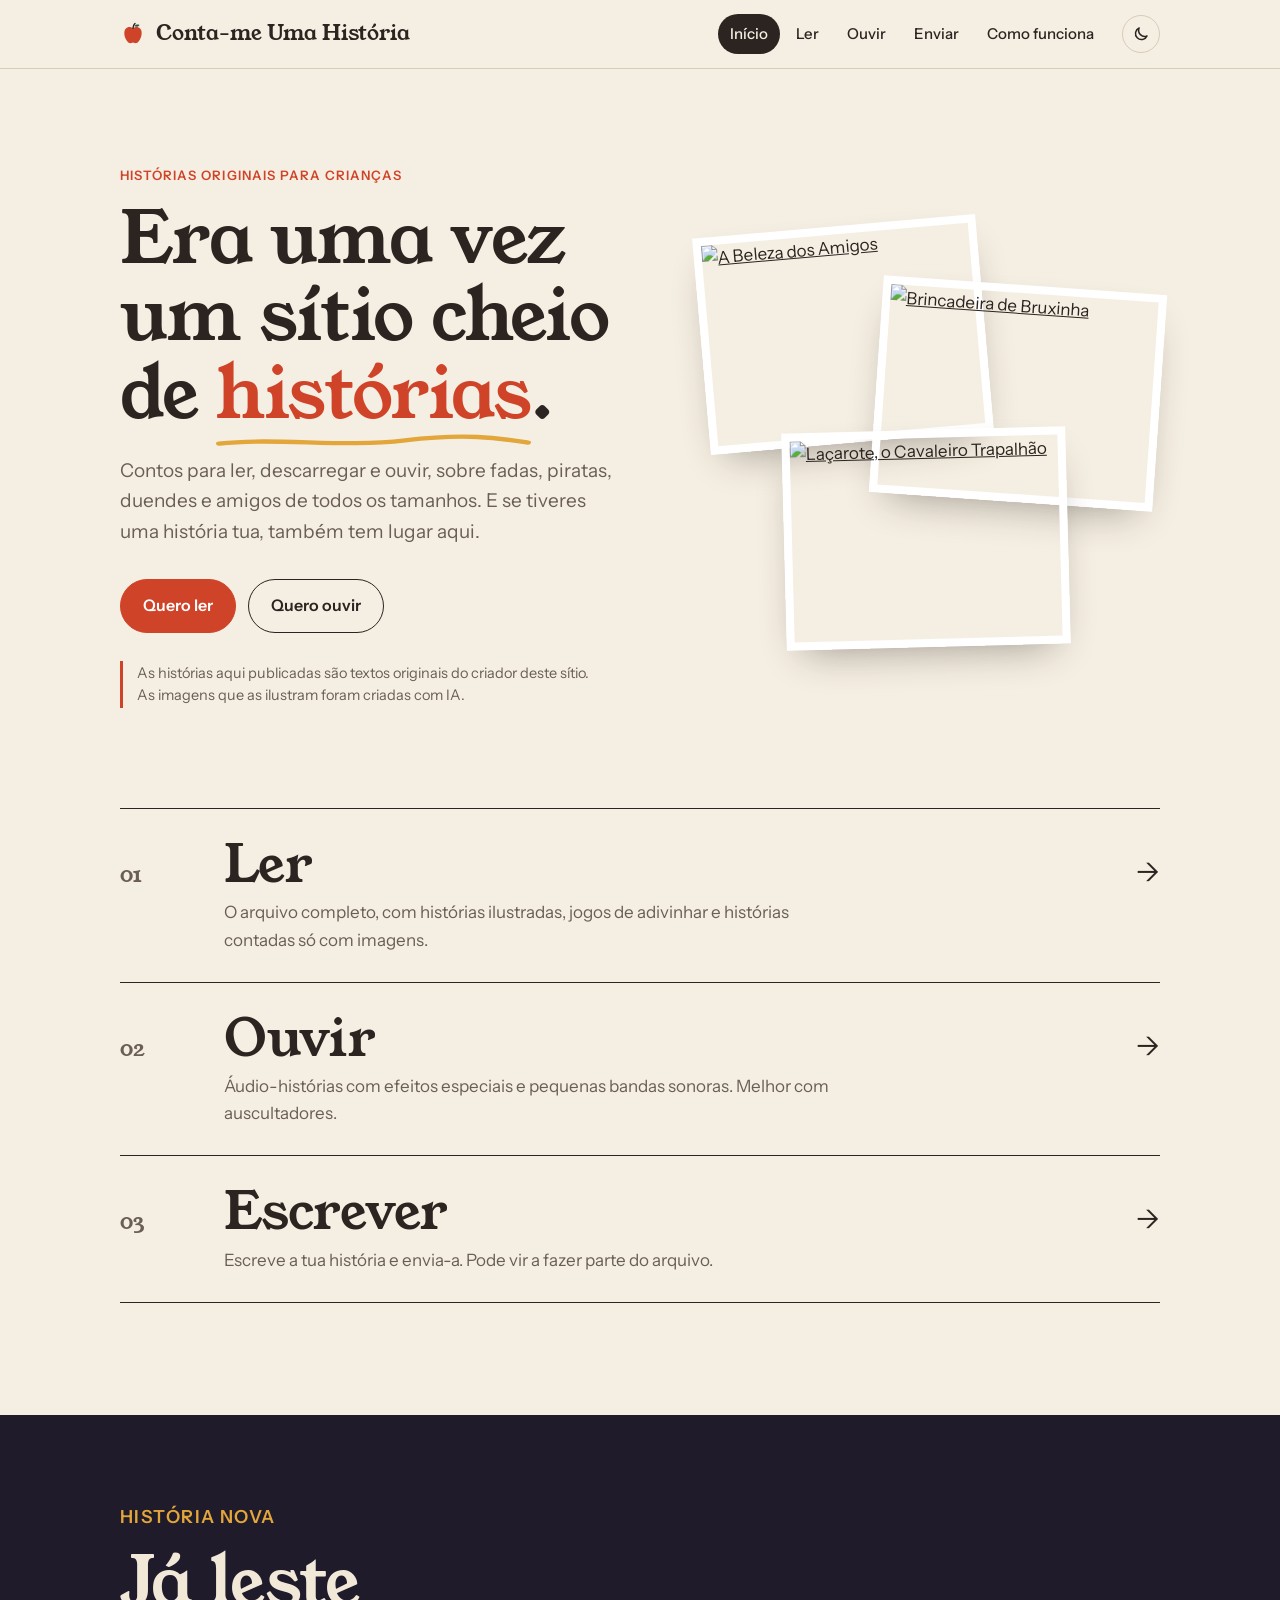
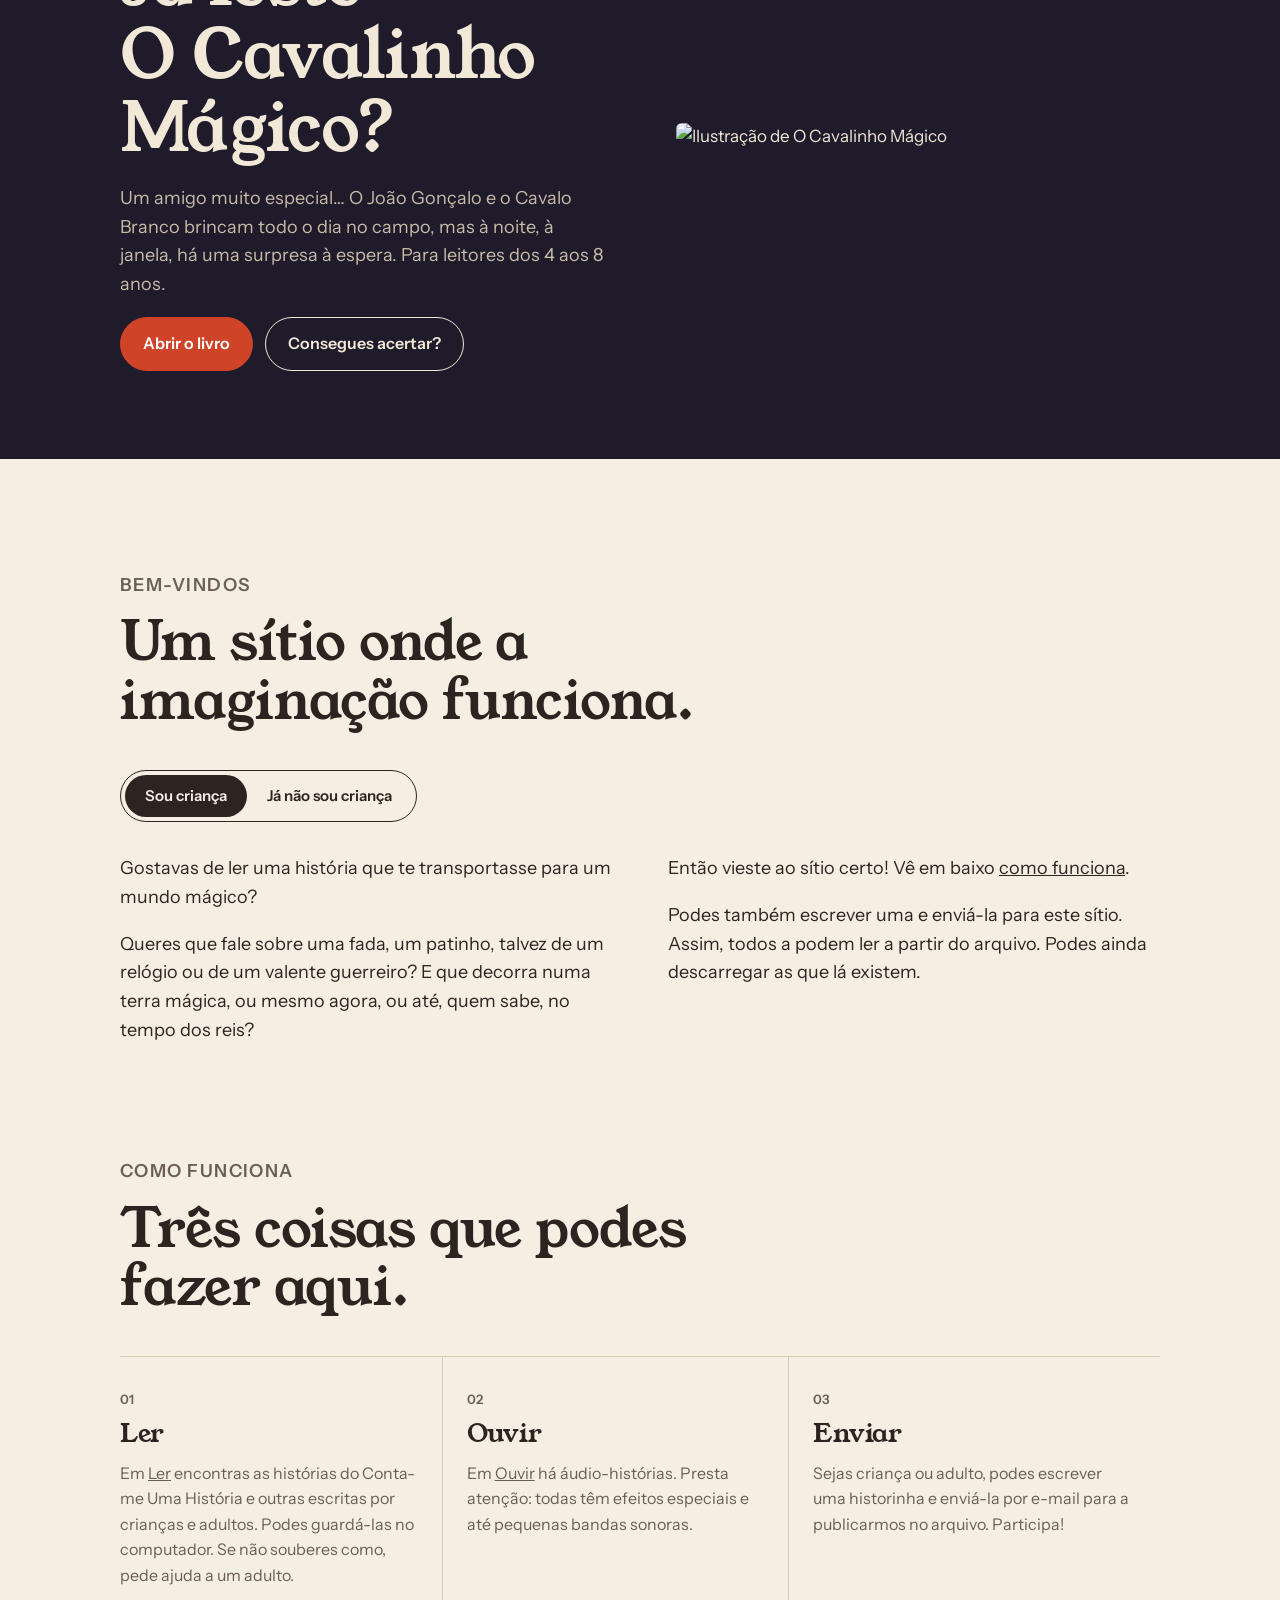
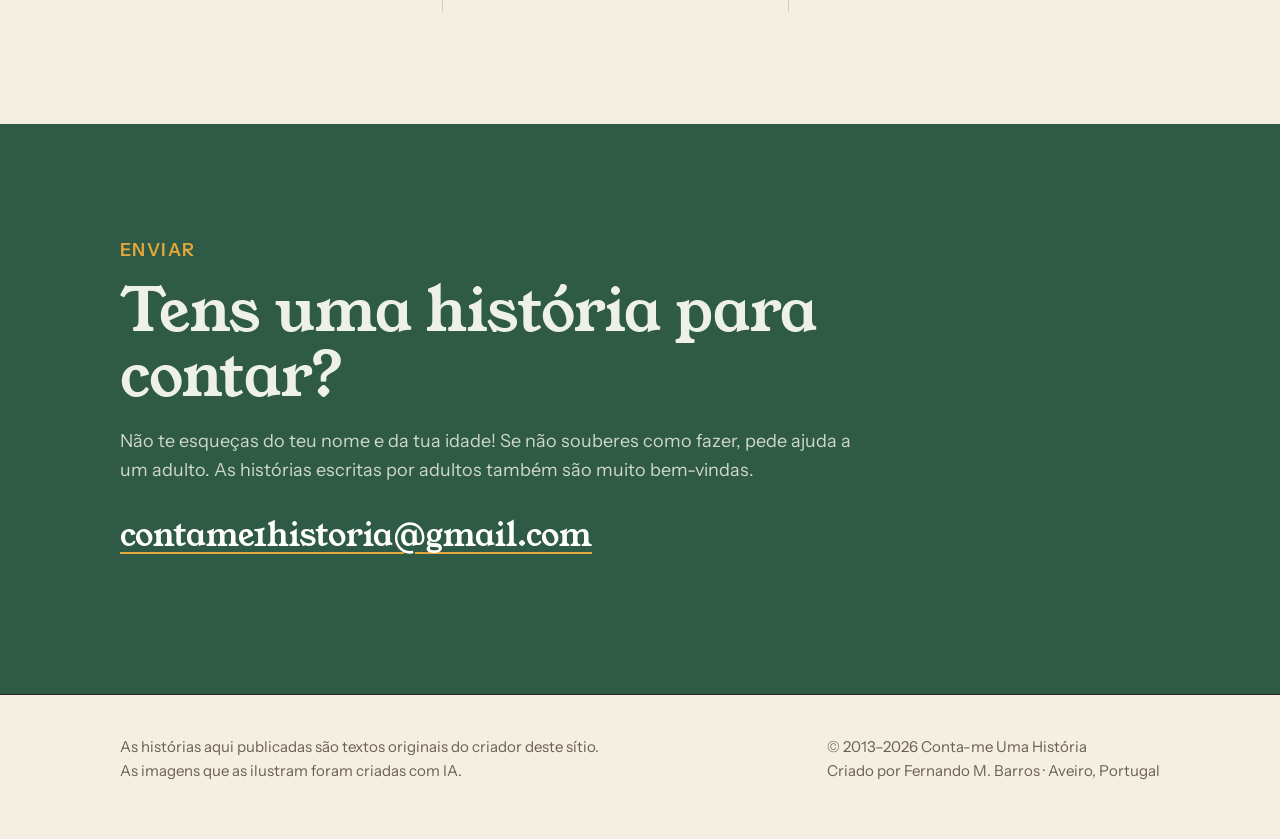
==== commit 4fd54c0b: "Home page note: original texts, AI illustrations Adds the author's note under the hero buttons, as o" ====
--- a/index.html
+++ b/index.html
@@ -13,7 +13,7 @@
   <link rel="preconnect" href="https://fonts.googleapis.com">
   <link rel="preconnect" href="https://fonts.gstatic.com" crossorigin>
   <link href="https://fonts.googleapis.com/css2?family=Instrument+Sans:wght@400;500;600&family=Young+Serif&display=swap" rel="stylesheet">
-  <link rel="stylesheet" href="assets/style.css">
+  <link rel="stylesheet" href="assets/style.css?v=2">
 </head>
 <body data-page="index">
   <div data-header></div>
@@ -30,6 +30,7 @@
             <a class="btn btn-primary" href="ler.html">Quero ler</a>
             <a class="btn btn-ghost" href="ouvir.html">Quero ouvir</a>
           </div>
+          <p class="origin-note">As histórias aqui publicadas são textos originais do criador deste sítio.<br>As imagens que as ilustram foram criadas com IA.</p>
         </div>
         <div class="cover-stack" id="cover-stack"></div>
       </div>
--- a/assets/style.css
+++ b/assets/style.css
@@ -347,6 +347,17 @@
 }
 
 .hero-actions { display: flex; flex-wrap: wrap; gap: 12px; }
+
+/* Nota do autor: textos originais, ilustrações feitas com IA */
+.origin-note {
+  margin: 28px 0 0;
+  padding: 2px 0 2px 14px;
+  border-left: 3px solid var(--apple);
+  font-size: 14.5px;
+  line-height: 1.5;
+  color: var(--ink-soft);
+  max-width: 62ch;
+}
 
 .cover-stack {
   position: relative;
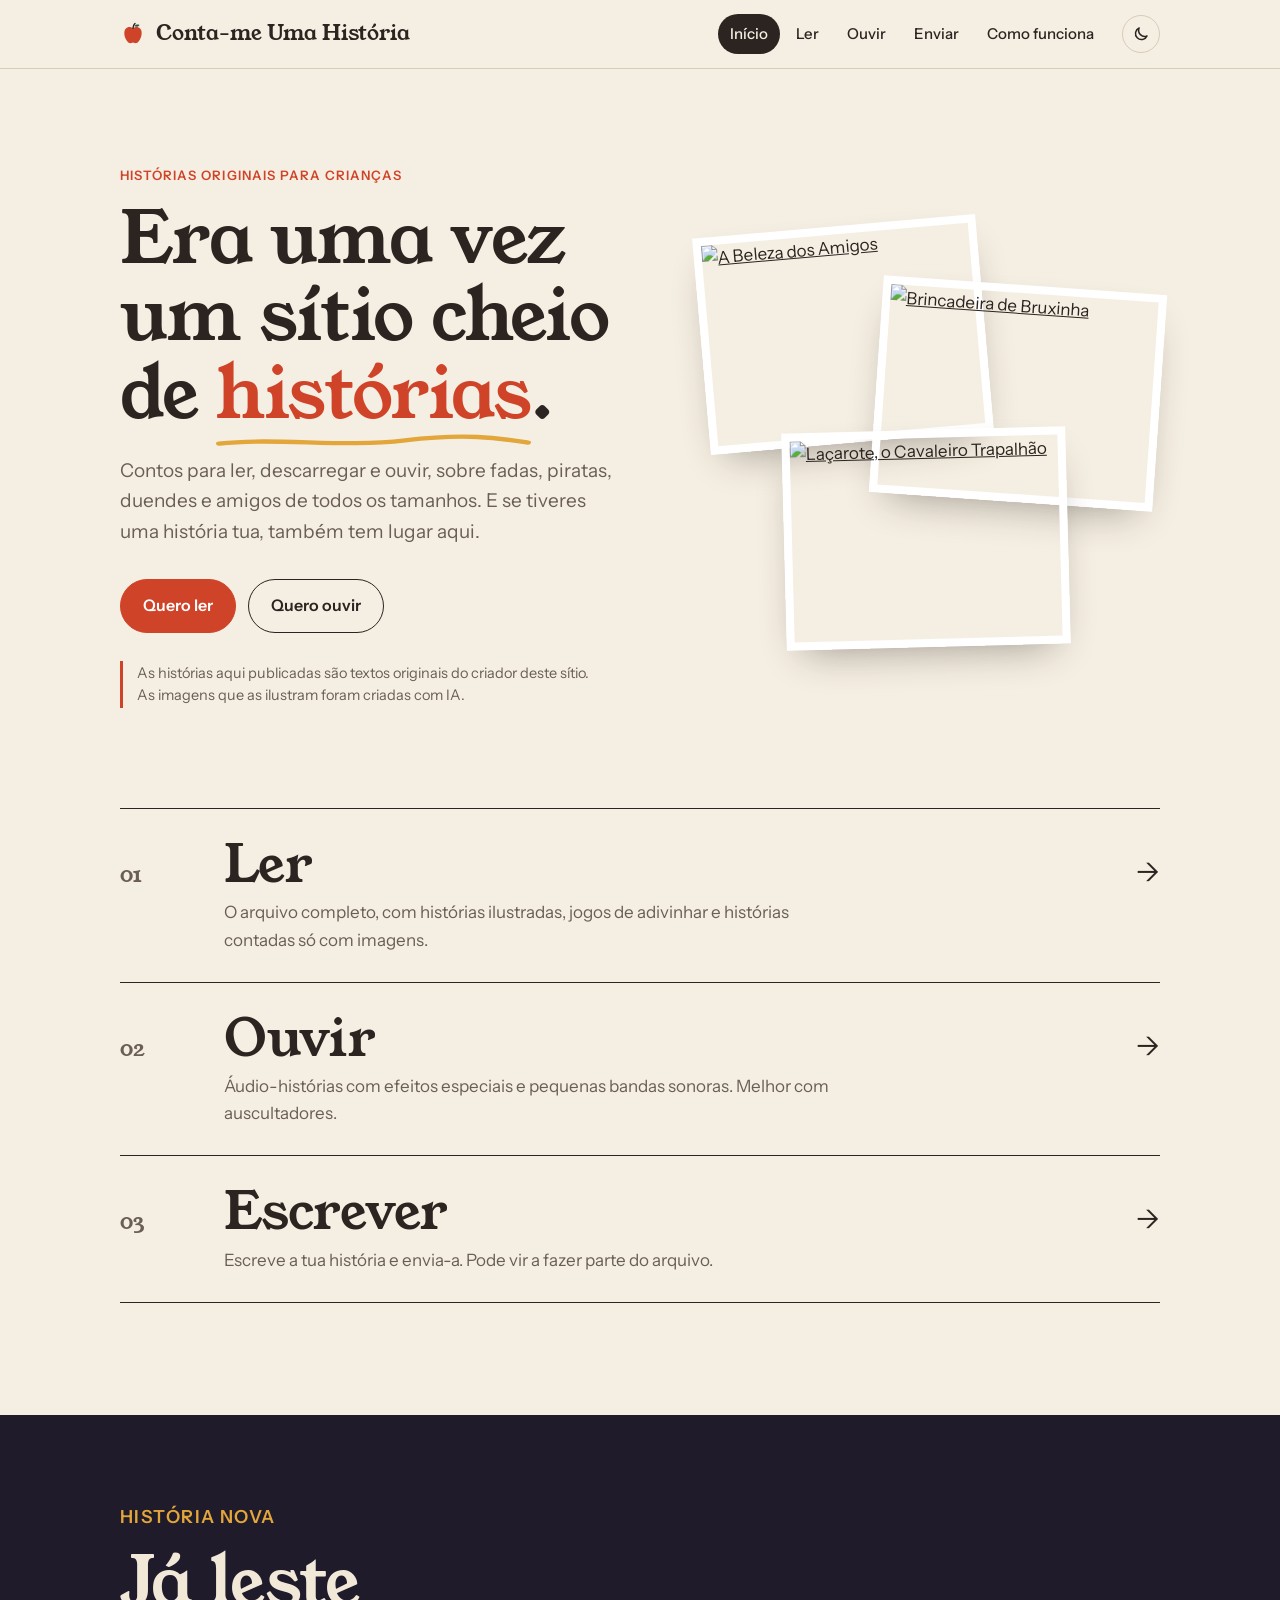
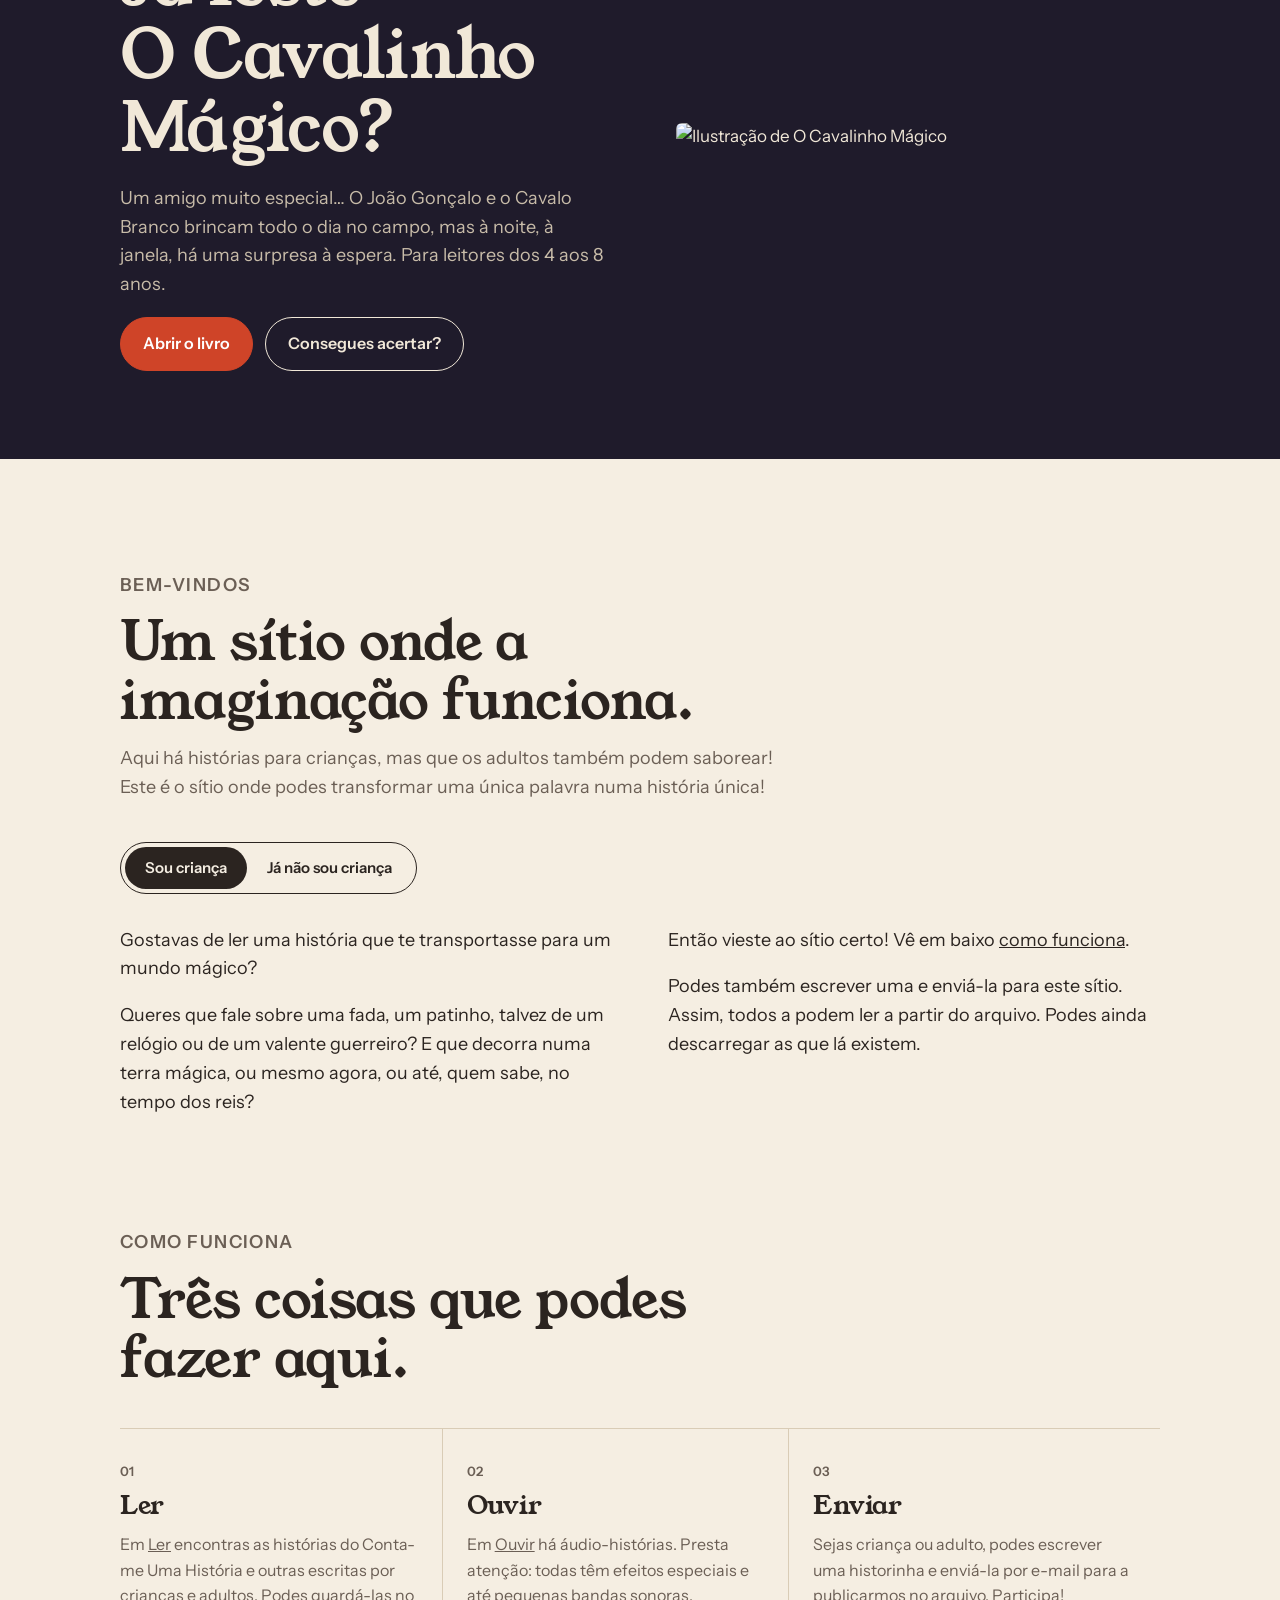
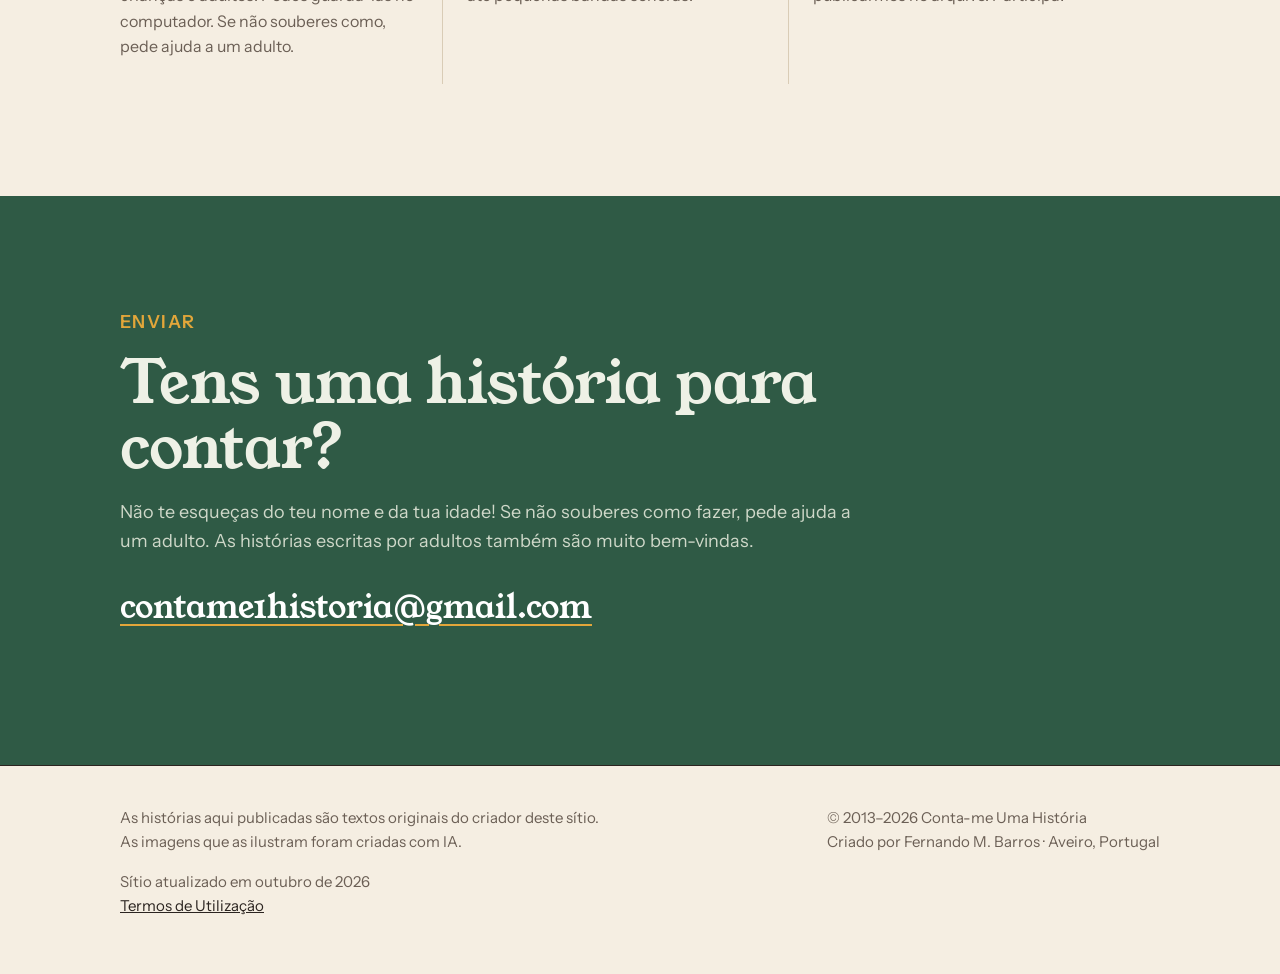
==== commit 645876d7: "Welcome text, footer update date and Termos de Utilização Matches the original site: the home welcom" ====
--- a/index.html
+++ b/index.html
@@ -13,7 +13,7 @@
   <link rel="preconnect" href="https://fonts.googleapis.com">
   <link rel="preconnect" href="https://fonts.gstatic.com" crossorigin>
   <link href="https://fonts.googleapis.com/css2?family=Instrument+Sans:wght@400;500;600&family=Young+Serif&display=swap" rel="stylesheet">
-  <link rel="stylesheet" href="assets/style.css?v=2">
+  <link rel="stylesheet" href="assets/style.css?v=3">
 </head>
 <body data-page="index">
   <div data-header></div>
@@ -80,6 +80,7 @@
       <div class="section-head">
         <p class="eyebrow">Bem-vindos</p>
         <h2>Um sítio onde a imaginação funciona.</h2>
+        <p>Aqui há histórias para crianças, mas que os adultos também podem saborear! Este é o sítio onde podes transformar uma única palavra numa história única!</p>
       </div>
       <div class="tabs" role="tablist">
         <button role="tab" aria-selected="true" aria-controls="tab-kids" id="t-kids">Sou criança</button>
@@ -140,7 +141,7 @@
   <div data-footer></div>
 
   <script src="assets/data.js?v=2"></script>
-  <script src="assets/site.js"></script>
+  <script src="assets/site.js?v=3"></script>
   <script>
     // Capas no topo
     const byBook = (slug) => ILLUSTRATED.find((s) => s.book === slug);
--- a/assets/style.css
+++ b/assets/style.css
@@ -763,3 +763,28 @@
 
 .site-footer a { color: var(--ink); }
 .site-footer p { margin: 0; }
+
+.terms-link {
+  font: inherit;
+  color: var(--ink);
+  background: none;
+  border: 0;
+  padding: 0;
+  text-decoration: underline;
+  cursor: pointer;
+}
+
+/* Termos de Utilização */
+.terms {
+  max-width: min(560px, calc(100vw - 32px));
+  padding: 32px 32px 28px;
+  border: 0;
+  border-radius: var(--radius);
+  background: var(--paper);
+  color: var(--ink);
+  box-shadow: 0 24px 60px rgba(0, 0, 0, 0.35);
+}
+.terms::backdrop { background: rgba(20, 15, 10, 0.55); }
+.terms h2 { font-size: 28px; margin: 0 0 16px; }
+.terms p { margin: 0 0 14px; font-size: 16px; line-height: 1.55; color: var(--ink); }
+.terms form { margin-top: 22px; text-align: right; }
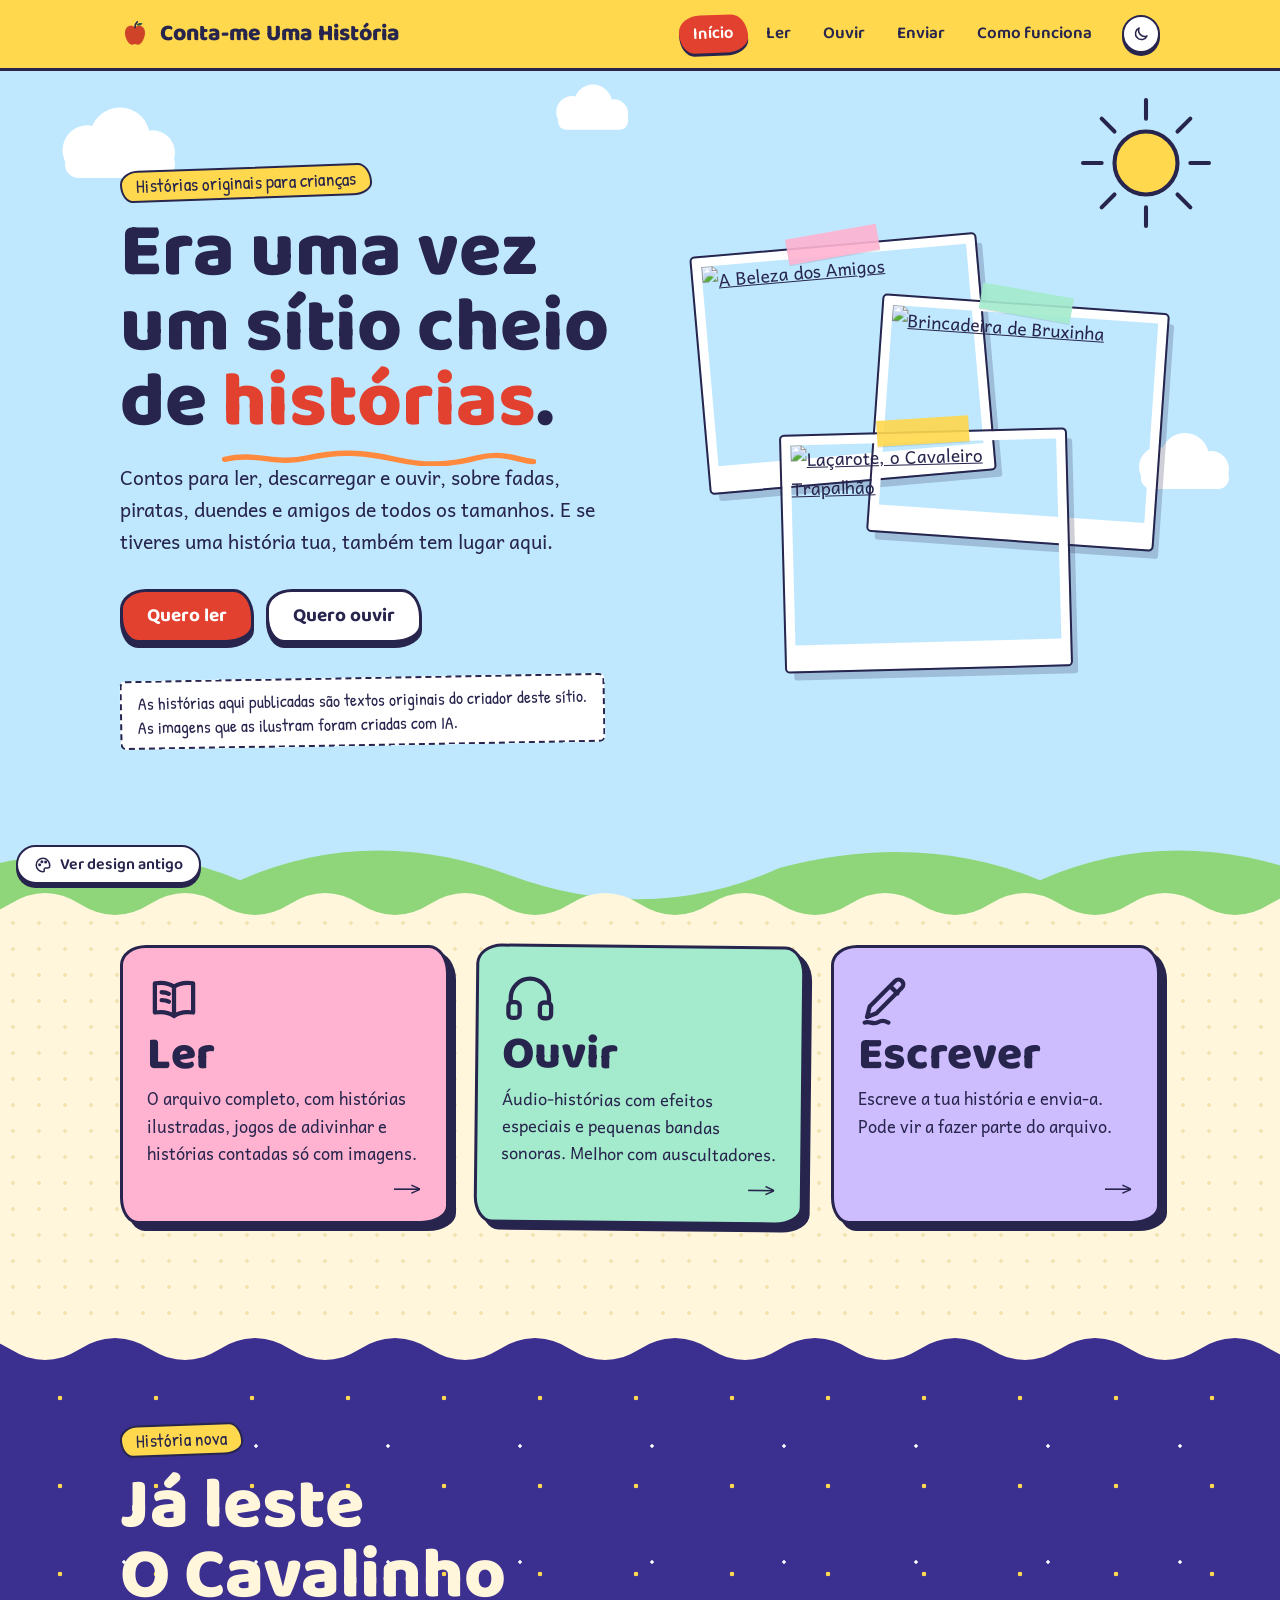
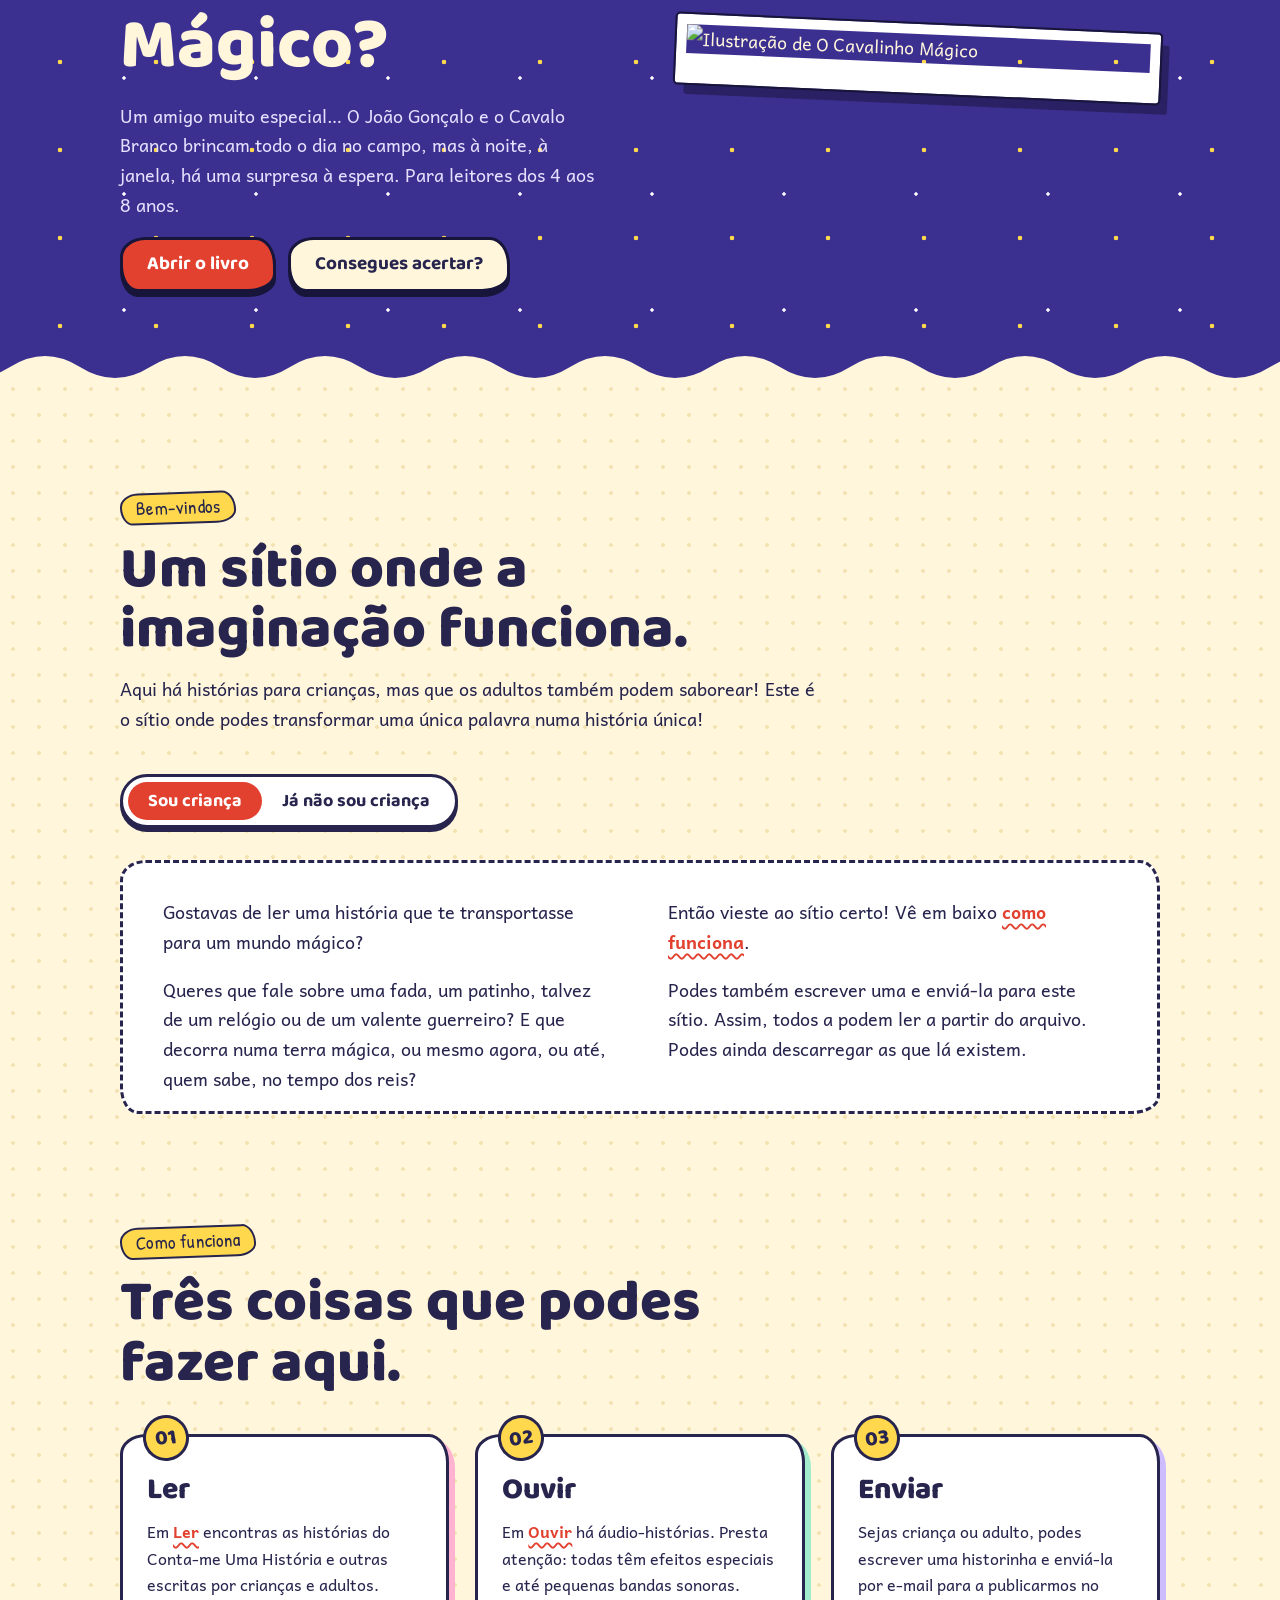
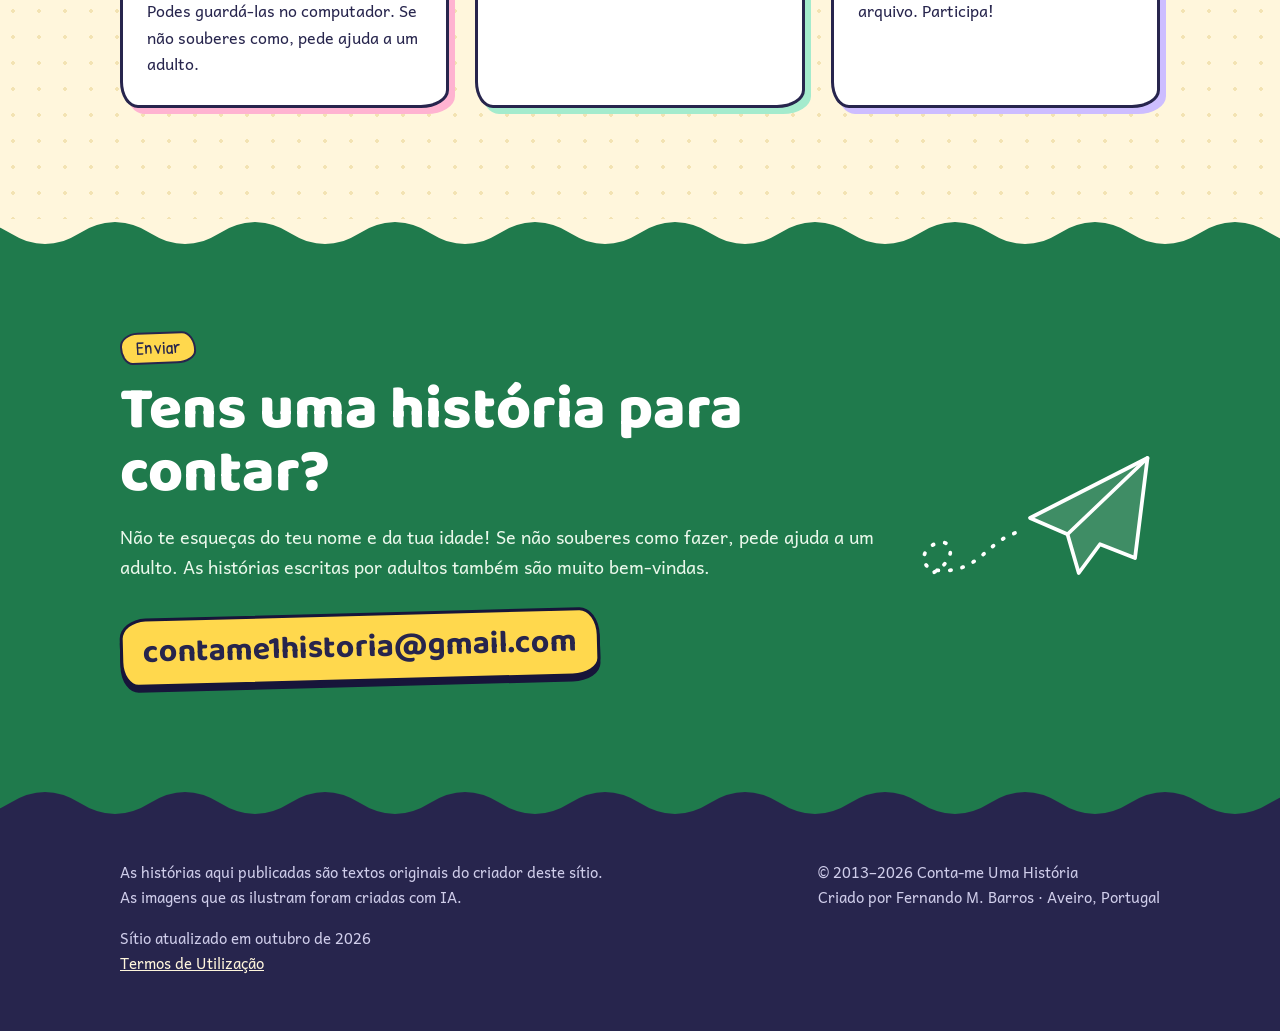
==== commit 59fdf666: "Add new kids design with a toggle back to the old one New scrapbook-style theme in assets/kids.css, " ====
--- a/index.html
+++ b/index.html
@@ -9,11 +9,16 @@
     // Tema antes de desenhar a página, para não piscar: o escolhido no botão ou, se nenhum, o do sistema.
     try { var tema = localStorage.getItem("tema"); } catch (e) {}
     document.documentElement.dataset.theme = tema || (matchMedia("(prefers-color-scheme: dark)").matches ? "dark" : "light");
+    // Design antigo ou novo (kids.css), escolhido no botão de design; por omissão, o novo.
+    try { var desenho = localStorage.getItem("design"); } catch (e) {}
+    document.documentElement.dataset.design = desenho || "kids";
   </script>
   <link rel="preconnect" href="https://fonts.googleapis.com">
   <link rel="preconnect" href="https://fonts.gstatic.com" crossorigin>
   <link href="https://fonts.googleapis.com/css2?family=Instrument+Sans:wght@400;500;600&family=Young+Serif&display=swap" rel="stylesheet">
-  <link rel="stylesheet" href="assets/style.css?v=3">
+  <link href="https://fonts.googleapis.com/css2?family=Andika:wght@400;700&family=Baloo+2:wght@500;600;700;800&family=Patrick+Hand&display=swap" rel="stylesheet">
+  <link rel="stylesheet" href="assets/style.css?v=4">
+  <link rel="stylesheet" href="assets/kids.css?v=3">
 </head>
 <body data-page="index">
   <div data-header></div>
@@ -142,6 +147,7 @@
 
   <script src="assets/data.js?v=2"></script>
   <script src="assets/site.js?v=3"></script>
+  <script src="assets/design.js?v=1"></script>
   <script>
     // Capas no topo
     const byBook = (slug) => ILLUSTRATED.find((s) => s.book === slug);
--- a/assets/style.css
+++ b/assets/style.css
@@ -788,3 +788,31 @@
 .terms h2 { font-size: 28px; margin: 0 0 16px; }
 .terms p { margin: 0 0 14px; font-size: 16px; line-height: 1.55; color: var(--ink); }
 .terms form { margin-top: 22px; text-align: right; }
+
+/* ---------- Botão de design (antigo / novo) ---------- */
+
+.design-toggle {
+  position: fixed;
+  left: 16px;
+  bottom: 16px;
+  z-index: 50;
+  display: inline-flex;
+  align-items: center;
+  gap: 8px;
+  padding: 9px 16px;
+  border: 1.5px solid var(--ink);
+  border-radius: 999px;
+  background: var(--card);
+  color: var(--ink);
+  font: inherit;
+  font-size: 14px;
+  font-weight: 600;
+  cursor: pointer;
+  box-shadow: 0 6px 18px -8px rgba(0, 0, 0, 0.45);
+}
+.design-toggle:hover { background: var(--ink); color: var(--paper); }
+.design-toggle svg { width: 18px; height: 18px; flex: none; }
+/* No livro: só o ícone, na barra de cima */
+.design-toggle.inline { position: static; padding: 7px; border-color: rgba(239, 230, 214, 0.45); background: transparent; color: inherit; box-shadow: none; }
+.design-toggle.inline span { display: none; }
+.design-toggle.inline:hover { background: #efe6d6; color: #2a2521; }
--- a/assets/kids.css
+++ b/assets/kids.css
@@ -0,0 +1,657 @@
+/* Design novo ("kids"): livro de recortes, com céu, autocolantes e fita-cola.
+   Só se aplica quando o <html> tem data-design="kids" (posto no <head> e mudado pelo botão de design).
+   O design antigo fica intacto em style.css; aqui só se mudam cores, letras e formas. */
+
+html[data-design="kids"] {
+  --paper: #fff6dc;
+  --paper-2: #ffe9a8;
+  --ink: #27254d;
+  --ink-soft: #5a5880;
+  --line: #dccf9f;
+  --apple: #e2412f;
+  --apple-dark: #c23220;
+  --leaf: #2f9e63;
+  --mustard: #ffc531;
+  --night: #3b2f8f;
+  --card: #fff;
+  --on-apple: #fff;
+  --frame: #fff;
+
+  --sky: #bfe8ff;
+  --pink: #ffb3d1;
+  --mint: #a4ebcd;
+  --lilac: #cdbdff;
+  --sun: #ffd84d;
+  --on-sun: #27254d;
+  --grass: #8fd67a;
+  --meadow: #1f7a4c;
+  --header: #ffd84d;
+  --footer: #27254d;
+  --dot: #f3e3b3;
+  --shadow: #27254d;
+
+  --font-display: "Baloo 2", "Young Serif", system-ui, sans-serif;
+  --font-body: "Andika", "Instrument Sans", system-ui, sans-serif;
+  --font-hand: "Patrick Hand", "Andika", cursive;
+
+  --radius: 18px;
+  /* Cantos tortos, como papel cortado à tesoura */
+  --blob: 26px 20px 28px 18px / 20px 28px 18px 26px;
+
+  --wave: url("data:image/svg+xml,%3Csvg xmlns='http://www.w3.org/2000/svg' viewBox='0 0 140 28' preserveAspectRatio='none'%3E%3Cpath d='M0 28V14Q35 -8 70 14T140 14V28Z'/%3E%3C/svg%3E");
+  --hills: url("data:image/svg+xml,%3Csvg xmlns='http://www.w3.org/2000/svg' viewBox='0 0 800 70' preserveAspectRatio='none'%3E%3Cpath d='M0 70V40Q130 -6 270 36T540 30Q680 0 800 40V70Z'/%3E%3C/svg%3E");
+  --cloud: url("data:image/svg+xml,%3Csvg xmlns='http://www.w3.org/2000/svg' viewBox='0 0 120 62'%3E%3Cg fill='%23fff'%3E%3Ccircle cx='34' cy='36' r='20'/%3E%3Ccircle cx='60' cy='26' r='24'/%3E%3Ccircle cx='86' cy='38' r='18'/%3E%3Crect x='16' y='36' width='88' height='22' rx='11'/%3E%3C/g%3E%3C/svg%3E");
+  --sun-img: url("data:image/svg+xml,%3Csvg xmlns='http://www.w3.org/2000/svg' viewBox='0 0 120 120'%3E%3Cg stroke='%2327254d' stroke-width='3.5' stroke-linecap='round'%3E%3Cpath d='M60 6v16M60 98v16M6 60h16M98 60h16M22 22l11 11M87 87l11 11M22 98l11-11M87 33l11-11' fill='none'/%3E%3Ccircle cx='60' cy='60' r='27' fill='%23ffd84d'/%3E%3C/g%3E%3C/svg%3E");
+  --stars: radial-gradient(circle, #ffd84d 2px, transparent 2.6px) 12px 18px / 96px 88px,
+           radial-gradient(circle, #fff 1.4px, transparent 2px) 58px 52px / 132px 116px;
+}
+
+html[data-design="kids"][data-theme="dark"] {
+  --paper: #1a1b3d;
+  --paper-2: #2c2e66;
+  --ink: #fff3d1;
+  --ink-soft: #bdbbe0;
+  --line: #45477f;
+  --apple: #ff6b57;
+  --apple-dark: #ff8a78;
+  --leaf: #2c8a5a;
+  --mustard: #ffcf4a;
+  --night: #0f1030;
+  --card: #24265a;
+  --on-apple: #1a1b3d;
+  --frame: #fff3d1;
+
+  --sky: #232a70;
+  --pink: #8a3f72;
+  --mint: #1f6f5e;
+  --lilac: #4f43a0;
+  --sun: #ffd84d;
+  --grass: #1f5a48;
+  --meadow: #17523a;
+  --header: #2c2e66;
+  --footer: #0f1030;
+  --dot: #23254f;
+  --shadow: #07081c;
+
+  --cloud: url("data:image/svg+xml,%3Csvg xmlns='http://www.w3.org/2000/svg' viewBox='0 0 120 62'%3E%3Cg fill='%233a4199'%3E%3Ccircle cx='34' cy='36' r='20'/%3E%3Ccircle cx='60' cy='26' r='24'/%3E%3Ccircle cx='86' cy='38' r='18'/%3E%3Crect x='16' y='36' width='88' height='22' rx='11'/%3E%3C/g%3E%3C/svg%3E");
+  /* À noite o sol dá lugar à lua */
+  --sun-img: url("data:image/svg+xml,%3Csvg xmlns='http://www.w3.org/2000/svg' viewBox='0 0 120 120'%3E%3Cpath d='M76 20a42 42 0 1 0 24 66A36 36 0 0 1 76 20Z' fill='%23ffe9a0' stroke='%2307081c' stroke-width='3.5' stroke-linejoin='round'/%3E%3C/svg%3E");
+}
+
+@keyframes kids-spin { to { transform: rotate(360deg); } }
+@keyframes kids-wiggle { 25% { transform: rotate(-8deg); } 75% { transform: rotate(8deg); } }
+
+html[data-design="kids"] {
+  & body {
+    font-size: 17.5px;
+    line-height: 1.65;
+    background-image: radial-gradient(var(--dot) 1.6px, transparent 1.8px);
+    background-size: 26px 26px;
+  }
+  /* As faixas de cor saem da largura do texto; o que sobra para os lados não cria deslocação */
+  & body:not([data-page="livro"]) { overflow-x: clip; }
+
+  & h1, & h2, & h3 { font-weight: 800; letter-spacing: 0; line-height: 1.04; }
+
+  & :focus-visible { outline: 3px solid #7a5cf0; outline-offset: 3px; }
+  & ::selection { background: var(--sun); color: var(--on-sun); }
+
+  /* Etiqueta escrita à mão */
+  & .eyebrow.eyebrow {
+    display: inline-block;
+    font-family: var(--font-hand);
+    font-size: 19px;
+    font-weight: 400;
+    letter-spacing: 0.01em;
+    text-transform: none;
+    line-height: 1.2;
+    color: var(--on-sun);
+    background: var(--sun);
+    border: 2px solid var(--shadow);
+    border-radius: var(--blob);
+    padding: 2px 14px 3px;
+    transform: rotate(-2deg);
+    margin-bottom: 16px;
+  }
+
+  /* ---------- Cabeçalho ---------- */
+
+  & .site-header { background: var(--header); border-bottom: 3px solid var(--shadow); }
+  & .brand { font-weight: 800; font-size: 23px; }
+  & .brand svg { width: 30px; height: 30px; transform-origin: 50% 80%; }
+  & .brand:hover svg { animation: kids-wiggle 0.5s ease; }
+
+  & .nav a { font-family: var(--font-display); font-weight: 600; font-size: 17px; padding: 5px 14px; border-radius: var(--blob); transition: transform 0.15s ease, background 0.15s ease; }
+  & .nav a:hover { background: var(--card); transform: rotate(-2deg); }
+  & .nav a[aria-current="page"] { background: var(--apple); color: var(--on-apple); transform: rotate(-2deg); box-shadow: 0 3px 0 var(--shadow); }
+
+  & .theme-toggle, & .nav-toggle { border: 2.5px solid var(--shadow); background: var(--card); box-shadow: 0 3px 0 var(--shadow); }
+  & .nav-toggle { font-family: var(--font-display); font-size: 16px; padding: 3px 14px; }
+  & .theme-toggle:hover { background: var(--paper-2); transform: rotate(20deg); }
+
+  @media (max-width: 760px) {
+    & .nav { background: var(--header); border-bottom: 3px solid var(--shadow); }
+    & .nav a { padding: 12px 0; border-radius: 0; border-bottom: 2px dashed var(--shadow); font-size: 19px; }
+    & .nav a:last-child { border-bottom: 0; }
+    & .nav a:hover { background: none; transform: none; }
+    & .nav a[aria-current="page"] { background: none; color: var(--apple); transform: none; box-shadow: none; }
+    & .brand { font-size: 20px; }
+  }
+  @media (max-width: 480px) {
+    & .brand { font-size: 17px; }
+    & .brand svg { width: 24px; height: 24px; }
+  }
+
+  /* ---------- Botões: grossos, de carregar ---------- */
+
+  & .btn {
+    font-family: var(--font-display);
+    font-weight: 700;
+    font-size: 19px;
+    padding: 9px 24px 8px;
+    border: 3px solid var(--shadow);
+    border-radius: var(--blob);
+    box-shadow: 0 5px 0 var(--shadow);
+    transition: transform 0.12s ease, box-shadow 0.12s ease, background 0.12s ease;
+  }
+  & .btn:hover { transform: translateY(-2px) rotate(-1deg); box-shadow: 0 7px 0 var(--shadow); }
+  & .btn:active { transform: translateY(4px); box-shadow: 0 1px 0 var(--shadow); }
+  & .btn-primary { background: var(--apple); border-color: var(--shadow); color: var(--on-apple); }
+  & .btn-primary:hover { background: var(--apple); border-color: var(--shadow); }
+  & .btn-ghost { background: var(--card); color: var(--ink); }
+  & .btn-ghost:hover { background: var(--sun); color: var(--on-sun); }
+  & .btn-dark { background: var(--sun); border-color: var(--shadow); color: var(--on-sun); }
+  & .btn-dark:hover { background: var(--sun); }
+
+  /* ---------- Topo: céu, sol, nuvens e colinas ---------- */
+
+  & .hero {
+    position: relative;
+    overflow: hidden;
+    background-color: var(--sky);
+    background-image: var(--cloud), var(--cloud), var(--cloud);
+    background-repeat: no-repeat;
+    background-position: 4% 34px, 46% 12px, 97% 46%;
+    background-size: 150px auto, 96px auto, 120px auto;
+    padding-bottom: clamp(120px, 14vw, 170px);
+  }
+  & .hero::before, & .hero::after {
+    content: "";
+    position: absolute;
+    left: 0;
+    right: 0;
+    pointer-events: none;
+  }
+  & .hero::before {
+    bottom: 0;
+    height: 86px;
+    background: var(--grass);
+    -webkit-mask: var(--hills) repeat-x bottom / 800px 86px;
+    mask: var(--hills) repeat-x bottom / 800px 86px;
+  }
+  & .hero::after {
+    bottom: -1px;
+    height: 28px;
+    background: var(--paper);
+    -webkit-mask: var(--wave) repeat-x bottom / 140px 28px;
+    mask: var(--wave) repeat-x bottom / 140px 28px;
+  }
+  & .hero .wrap > * { position: relative; z-index: 1; }
+  & .hero .wrap::before {
+    content: "";
+    position: absolute;
+    top: 22px;
+    right: clamp(8px, 5vw, 80px);
+    width: clamp(84px, 11vw, 140px);
+    aspect-ratio: 1;
+    background: var(--sun-img) center / contain no-repeat;
+    animation: kids-spin 80s linear infinite;
+  }
+  @media (max-width: 480px) { & .hero .wrap::before { top: 14px; right: 4px; width: 62px; } }
+  &[data-theme="dark"] .hero { background-image: var(--cloud), var(--cloud), var(--cloud), var(--stars); background-position: 4% 34px, 46% 12px, 97% 46%, 0 0, 0 0; background-size: 150px auto, 96px auto, 120px auto, 96px 88px, 132px 116px; background-repeat: no-repeat, no-repeat, no-repeat, repeat, repeat; }
+  &[data-theme="dark"] .hero .wrap::before { animation: none; }
+
+  & .hero h1 { font-size: clamp(46px, 6vw, 80px); line-height: 0.98; margin-bottom: 20px; }
+  & .hero h1 em { color: var(--apple); }
+  & .hero h1 em::after {
+    bottom: -0.02em;
+    height: 0.2em;
+    background-image: url("data:image/svg+xml,%3Csvg xmlns='http://www.w3.org/2000/svg' viewBox='0 0 200 14' preserveAspectRatio='none'%3E%3Cpath d='M2 8C22 2 34 13 54 7S90 2 110 8s34 5 52-1 26 2 36 3' fill='none' stroke='%23ff8a3d' stroke-width='4.5' stroke-linecap='round'/%3E%3C/svg%3E");
+  }
+  & .hero .lede { color: var(--ink); font-size: 19.5px; }
+
+  /* Nota do autor: tira de papel escrita à mão */
+  & .origin-note {
+    display: inline-block;
+    font-family: var(--font-hand);
+    font-size: 17.5px;
+    line-height: 1.35;
+    color: var(--ink);
+    background: var(--card);
+    border: 2px dashed var(--ink);
+    border-radius: 6px;
+    padding: 9px 16px;
+    margin-top: 34px;
+    transform: rotate(-1deg);
+  }
+
+  /* Capas presas com fita-cola */
+  & .cover-stack a {
+    border: 9px solid var(--frame);
+    border-bottom-width: 26px;
+    outline: 2.5px solid var(--shadow);
+    border-radius: 3px;
+    box-shadow: 7px 9px 0 rgba(39, 37, 77, 0.22);
+  }
+  & .cover-stack a::before {
+    content: "";
+    position: absolute;
+    top: -24px;
+    left: 50%;
+    width: 92px;
+    height: 26px;
+    margin-left: -46px;
+    background: var(--pink);
+    opacity: 0.9;
+    transform: rotate(-5deg);
+    box-shadow: 0 1px 0 rgba(0, 0, 0, 0.12);
+  }
+  & .cover-stack a:nth-child(2)::before { background: var(--mint); transform: rotate(6deg); }
+  & .cover-stack a:nth-child(3)::before { background: var(--sun); transform: rotate(-2deg); }
+  & .cover-stack a:hover { transform: rotate(0) scale(1.04); }
+
+  /* ---------- Três portas: três cartões ---------- */
+
+  & .doors { border: 0; display: grid; grid-template-columns: repeat(3, 1fr); gap: 26px; padding-top: 28px; }
+  & .door {
+    display: flex;
+    flex-direction: column;
+    gap: 6px;
+    padding: 24px 24px 18px;
+    border: 3px solid var(--shadow);
+    border-radius: var(--blob);
+    background: var(--pink);
+    color: var(--ink);
+    box-shadow: 7px 7px 0 var(--shadow);
+    transition: transform 0.18s ease, box-shadow 0.18s ease;
+  }
+  & .door:nth-child(2) { background: var(--mint); transform: rotate(0.6deg); }
+  & .door:nth-child(3) { background: var(--lilac); }
+  & .door:hover { color: var(--ink); padding-left: 24px; transform: translate(-3px, -4px) rotate(-1.2deg); box-shadow: 11px 12px 0 var(--shadow); }
+  & .door .num { display: none; }
+  /* Ícone desenhado à mão, na cor da tinta */
+  & .door::before {
+    content: "";
+    width: 54px;
+    height: 54px;
+    background: var(--ink);
+    -webkit-mask: var(--icon) center / contain no-repeat;
+    mask: var(--icon) center / contain no-repeat;
+    --icon: url("data:image/svg+xml,%3Csvg xmlns='http://www.w3.org/2000/svg' viewBox='0 0 24 24' fill='none' stroke='%23000' stroke-width='1.9' stroke-linecap='round' stroke-linejoin='round'%3E%3Cpath d='M12 6.6C10 5 7 4.5 3.5 5v13c3.5-.5 6.5 0 8.5 1.6 2-1.6 5-2.1 8.5-1.6V5C17 4.5 14 5 12 6.6Zm0 0v13M6.5 9c1.3 0 2.3.2 3.2.7M6.5 12.5c1.3 0 2.3.2 3.2.7'/%3E%3C/svg%3E");
+  }
+  & .door:nth-child(2)::before { --icon: url("data:image/svg+xml,%3Csvg xmlns='http://www.w3.org/2000/svg' viewBox='0 0 24 24' fill='none' stroke='%23000' stroke-width='1.9' stroke-linecap='round' stroke-linejoin='round'%3E%3Cpath d='M3.5 14v-2a8.5 8.5 0 0 1 17 0v2'/%3E%3Crect x='2.5' y='14' width='5' height='7' rx='1.8'/%3E%3Crect x='16.5' y='14' width='5' height='7' rx='1.8'/%3E%3C/svg%3E"); }
+  & .door:nth-child(3)::before { --icon: url("data:image/svg+xml,%3Csvg xmlns='http://www.w3.org/2000/svg' viewBox='0 0 24 24' fill='none' stroke='%23000' stroke-width='1.9' stroke-linecap='round' stroke-linejoin='round'%3E%3Cpath d='M4 20l1.2-4.7L16.5 4a2.1 2.1 0 0 1 3 3L8.2 18.3 4 20Zm10.5-13.5 3 3M3 22.5c2-1 3.5 1 5.5 0s3-1 5 0'/%3E%3C/svg%3E"); }
+  & .door h2 { font-size: clamp(34px, 3.6vw, 46px); }
+  & .door p { color: var(--ink); font-size: 16.5px; }
+  & .door .arrow { align-self: flex-end; margin-top: auto; font-size: 30px; line-height: 1; font-weight: 700; }
+  @media (max-width: 860px) {
+    & .doors { grid-template-columns: 1fr; gap: 22px; }
+    & .door:nth-child(2) { transform: none; }
+  }
+
+  /* ---------- Secções ---------- */
+
+  & .section-head p { color: var(--ink); }
+  & .section-head h2 { font-size: clamp(36px, 4.6vw, 58px); }
+
+  /* ---------- Destaque: noite estrelada ---------- */
+
+  & .featured { position: relative; background: var(--night) var(--stars); background: var(--stars), var(--night); color: #fff6dc; }
+  & .featured::before, & .featured::after {
+    content: "";
+    position: absolute;
+    left: 0;
+    right: 0;
+    height: 28px;
+    background: var(--paper);
+    -webkit-mask: var(--wave) repeat-x bottom / 140px 28px;
+    mask: var(--wave) repeat-x bottom / 140px 28px;
+    pointer-events: none;
+  }
+  & .featured::before { top: -1px; transform: scaleY(-1); }
+  & .featured::after { bottom: -1px; }
+  & .featured h2 { font-size: clamp(42px, 5.6vw, 72px); line-height: 0.98; }
+  & .featured p { color: #e6e0ff; }
+  & .featured img {
+    border: 10px solid #fff;
+    border-bottom-width: 30px;
+    outline: 2.5px solid #17153a;
+    border-radius: 3px;
+    transform: rotate(2.5deg);
+    box-shadow: 9px 11px 0 rgba(0, 0, 0, 0.3);
+  }
+  & .featured .btn { border-color: #17153a; box-shadow: 0 5px 0 #17153a; }
+  & .featured .btn-ghost { background: #fff6dc; color: #27254d; border-color: #17153a; }
+  & .featured .btn-ghost:hover { background: var(--sun); color: var(--on-sun); }
+
+  /* ---------- Sou criança / Já não sou criança ---------- */
+
+  & .tabs { border: 3px solid var(--shadow); background: var(--card); border-radius: 999px; padding: 5px; box-shadow: 0 4px 0 var(--shadow); }
+  & .tabs button { font-family: var(--font-display); font-weight: 700; font-size: 18px; padding: 5px 20px 4px; }
+  & .tabs button[aria-selected="true"] { background: var(--apple); color: var(--on-apple); }
+  & .tab-panel {
+    background: var(--card);
+    border: 3px dashed var(--ink);
+    border-radius: var(--blob);
+    padding: clamp(20px, 3vw, 34px) clamp(20px, 3.4vw, 40px) 14px;
+  }
+  & .tab-panel a, & .step a { color: var(--apple); font-weight: 700; text-decoration: underline wavy; text-underline-offset: 4px; text-decoration-thickness: 1.5px; }
+
+  /* ---------- Como funciona ---------- */
+
+  & .steps { border: 0; gap: 26px; }
+  & .step {
+    position: relative;
+    margin: 0;
+    padding: 30px 24px 12px;
+    background: var(--card);
+    border: 3px solid var(--shadow);
+    border-radius: var(--blob);
+    box-shadow: 6px 6px 0 var(--pink);
+  }
+  & .step:nth-child(2) { box-shadow: 6px 6px 0 var(--mint); }
+  & .step:nth-child(3) { box-shadow: 6px 6px 0 var(--lilac); border-right: 3px solid var(--shadow); }
+  & .step .tag {
+    position: absolute;
+    top: -22px;
+    left: 20px;
+    width: 46px;
+    height: 46px;
+    display: grid;
+    place-items: center;
+    font-family: var(--font-display);
+    font-weight: 800;
+    font-size: 21px;
+    color: var(--on-sun);
+    background: var(--sun);
+    border: 3px solid var(--shadow);
+    border-radius: 50%;
+    transform: rotate(-8deg);
+  }
+  & .step h3 { font-size: 30px; }
+  & .step p { color: var(--ink); }
+  @media (max-width: 760px) {
+    & .steps { gap: 38px; }
+    & .step { border-bottom: 3px solid var(--shadow); padding-bottom: 12px; }
+  }
+
+  /* ---------- Enviar: um prado e um avião de papel ---------- */
+
+  & .participate { position: relative; background: var(--meadow); color: #fff; }
+  & .participate::before {
+    content: "";
+    position: absolute;
+    left: 0;
+    right: 0;
+    top: -1px;
+    height: 28px;
+    background: var(--paper);
+    -webkit-mask: var(--wave) repeat-x bottom / 140px 28px;
+    mask: var(--wave) repeat-x bottom / 140px 28px;
+    transform: scaleY(-1);
+  }
+  & .participate .wrap { position: relative; }
+  & .participate .wrap::after {
+    content: "";
+    position: absolute;
+    right: var(--gutter);
+    top: 50%;
+    width: 250px;
+    height: 150px;
+    margin-top: -75px;
+    background: url("data:image/svg+xml,%3Csvg xmlns='http://www.w3.org/2000/svg' viewBox='0 0 200 120' fill='none' stroke='%23fff' stroke-width='3' stroke-linecap='round' stroke-linejoin='round'%3E%3Cpath d='M190 12 96 60l30 13 9 31 17-23 28 11Z' fill='%23fff' fill-opacity='.14'/%3E%3Cpath d='M190 12 126 73'/%3E%3Cpath d='M84 72C62 80 56 100 30 102S8 84 22 80s16 16-8 26' stroke-dasharray='1 9'/%3E%3C/svg%3E") center / contain no-repeat;
+  }
+  @media (max-width: 1040px) { & .participate .wrap::after { display: none; } }
+  & .participate p { color: #e9f7ea; }
+  & .mail-link {
+    font-weight: 700;
+    color: #27254d;
+    background: #ffd84d;
+    border: 3px solid #17153a;
+    border-radius: var(--blob);
+    padding: 6px 20px 4px;
+    text-decoration: none;
+    transform: rotate(-1.5deg);
+    box-shadow: 0 5px 0 #17153a;
+    margin: 14px 0 22px;
+    transition: transform 0.15s ease;
+  }
+  & .mail-link:hover { transform: rotate(1deg) scale(1.03); }
+
+  /* ---------- Topo das páginas interiores: faixa de céu de lado a lado ---------- */
+
+  & .page-head {
+    position: relative;
+    padding-bottom: 64px;
+    margin-bottom: 26px;
+    background-color: var(--sky);
+    background-image: var(--cloud), var(--cloud);
+    background-repeat: no-repeat;
+    background-position: right 2% top 36px, right 30% bottom 62px;
+    background-size: 150px auto, 92px auto;
+    box-shadow: 0 0 0 100vmax var(--sky);
+    clip-path: inset(0 -100vmax);
+  }
+  & .page-head::after {
+    content: "";
+    position: absolute;
+    left: 50%;
+    bottom: -1px;
+    width: 100vw;
+    height: 28px;
+    transform: translateX(-50%);
+    background: var(--paper);
+    -webkit-mask: var(--wave) repeat-x bottom / 140px 28px;
+    mask: var(--wave) repeat-x bottom / 140px 28px;
+  }
+  & .page-head h1 { font-size: clamp(46px, 6.4vw, 84px); }
+  & .page-head p { color: var(--ink); max-width: 30em; }
+  @media (max-width: 700px) { & .page-head { background-image: none; } }
+
+  /* ---------- Filtros ---------- */
+
+  & .toolbar { border: 0; padding: 12px 0 14px; margin-bottom: 30px; background: var(--paper); }
+  & .chip { font-family: var(--font-display); font-size: 16px; font-weight: 600; padding: 3px 16px 2px; border: 2.5px solid var(--shadow); background: var(--card); box-shadow: 0 3px 0 var(--shadow); transition: transform 0.1s ease, box-shadow 0.1s ease; }
+  & .chip:hover { transform: translateY(-1px); }
+  & .chip[aria-pressed="true"] { background: var(--sun); border-color: var(--shadow); color: var(--on-sun); transform: translateY(2px); box-shadow: 0 1px 0 var(--shadow); }
+  & .search { border: 2.5px solid var(--shadow); font-size: 16px; }
+  & .search:focus { border-color: var(--apple); }
+
+  /* ---------- Histórias: cartões com sombra de cor ---------- */
+
+  & .story-grid { gap: 34px 30px; }
+  & .story {
+    --pop: var(--pink);
+    display: flex;
+    flex-direction: column;
+    background: var(--card);
+    border: 3px solid var(--shadow);
+    border-radius: 22px;
+    padding: 12px 12px 16px;
+    box-shadow: 6px 6px 0 var(--pop);
+    transition: transform 0.2s ease, box-shadow 0.2s ease;
+  }
+  & .story:nth-child(4n + 2) { --pop: var(--mint); }
+  & .story:nth-child(4n + 3) { --pop: var(--sun); }
+  & .story:nth-child(4n + 4) { --pop: var(--lilac); }
+  & .story[hidden] { display: none; }
+  & .story:hover { transform: translate(-2px, -4px) rotate(-0.7deg); box-shadow: 10px 11px 0 var(--pop); }
+  & .story figure { border: 2.5px solid var(--shadow); border-radius: 13px; margin-bottom: 14px; }
+  & .story h3, & .story p, & .story-links { padding: 0 6px; }
+  & .story h3 { font-size: 25px; }
+  & .story p { color: var(--ink); flex: 1; }
+  & .story .age {
+    top: 8px;
+    left: 8px;
+    font-family: var(--font-hand);
+    font-size: 15.5px;
+    font-weight: 400;
+    color: var(--on-sun);
+    background: var(--sun);
+    border: 2px solid var(--shadow);
+    padding: 0 10px 1px;
+    transform: rotate(-4deg);
+  }
+  & .story-links { gap: 8px; }
+  & .story-links a { font-family: var(--font-display); font-size: 15px; font-weight: 600; padding: 1px 12px 0; border: 2px solid var(--shadow); border-radius: 999px; background: var(--paper); }
+  & .story-links a:first-child { background: var(--apple); color: var(--on-apple); }
+  & .story-links a:hover { background: var(--sun); border-color: var(--shadow); color: var(--on-sun); }
+  & .story > .dl-wrap { top: 22px; right: 22px; }
+  & .story .dl-toggle { border: 2px solid var(--shadow); background: var(--card); box-shadow: none; }
+  & .story .dl-toggle:hover, & .story .open .dl-toggle { background: var(--sun); color: var(--on-sun); }
+  & .dl-pop { border: 2.5px solid var(--shadow); border-radius: 16px; box-shadow: 5px 5px 0 var(--shadow); }
+
+  /* ---------- Histórias recebidas ---------- */
+
+  & .archive { border: 0; display: grid; gap: 12px; }
+  & .archive li {
+    --pop: var(--pink);
+    gap: 12px;
+    padding: 0 18px 0 14px;
+    background: var(--card);
+    border: 2.5px solid var(--shadow);
+    border-radius: 16px;
+    transition: transform 0.15s ease, background 0.15s ease;
+  }
+  & .archive li:nth-child(4n + 2) { --pop: var(--mint); }
+  & .archive li:nth-child(4n + 3) { --pop: var(--sun); }
+  & .archive li:nth-child(4n + 4) { --pop: var(--lilac); }
+  & .archive li[hidden] { display: none; }
+  & .archive li::before { content: ""; flex: none; width: 18px; height: 18px; border-radius: 50%; background: var(--pop); border: 2px solid var(--shadow); }
+  & .archive li:hover { transform: translateX(5px); background: var(--paper-2); }
+  & .archive .row { padding: 13px 0 12px; }
+  & .archive .row:hover { background: none; padding-left: 0; padding-right: 0; }
+  & .archive .t { font-weight: 700; font-size: 21px; }
+  & .archive .b { color: var(--ink); }
+
+  /* ---------- Ouvir ---------- */
+
+  & .tracks { border: 0; display: grid; gap: 14px; }
+  & .track {
+    --pop: var(--pink);
+    grid-template-columns: 54px 1fr auto;
+    gap: 18px;
+    padding: 12px 20px 12px 14px;
+    background: var(--card);
+    border: 3px solid var(--shadow);
+    border-radius: 20px;
+    box-shadow: 5px 5px 0 var(--pop);
+  }
+  & .track:nth-child(4n + 2) { --pop: var(--mint); }
+  & .track:nth-child(4n + 3) { --pop: var(--sun); }
+  & .track:nth-child(4n + 4) { --pop: var(--lilac); }
+  & .track.playing, & .track.paused { background: var(--paper-2); }
+  & .track .play { width: 54px; height: 54px; border: 3px solid var(--shadow); background: var(--sun); color: var(--on-sun); box-shadow: 0 4px 0 var(--shadow); transition: transform 0.1s ease, box-shadow 0.1s ease, background 0.15s ease; }
+  & .track .play:hover { background: var(--apple); color: var(--on-apple); }
+  & .track .play:active { transform: translateY(3px); box-shadow: 0 1px 0 var(--shadow); }
+  & .track.playing .play { background: var(--apple); border-color: var(--shadow); color: var(--on-apple); }
+  & .track .play svg { width: 19px; height: 19px; }
+  & .track .t { font-weight: 700; font-size: 23px; }
+  & .track .t small { font-family: var(--font-hand); font-size: 16px; }
+  & .track .bar { margin: -2px 0 0; }
+  & .track .bar::before, & .track .bar span { height: 6px; top: 7px; border-radius: 3px; }
+  & .track .bar span::after { top: -5px; width: 16px; height: 16px; border: 2px solid var(--shadow); box-shadow: none; }
+
+  /* Dica: papelinho amarelo colado com fita */
+  & .tip {
+    position: relative;
+    font-family: var(--font-hand);
+    font-size: 20px;
+    line-height: 1.3;
+    color: #27254d;
+    background: #fff1a3;
+    border-radius: 3px;
+    padding: 20px 22px 16px;
+    max-width: 30em;
+    transform: rotate(-1deg);
+    box-shadow: 4px 5px 0 rgba(39, 37, 77, 0.16);
+  }
+  & .tip::before { content: ""; position: absolute; top: -12px; left: 50%; width: 90px; height: 24px; margin-left: -45px; background: var(--pink); opacity: 0.9; transform: rotate(-3deg); }
+  & .tip svg { width: 26px; height: 26px; margin-top: 0; }
+
+  /* ---------- Leitor de áudio ---------- */
+
+  & .player { border-bottom: 3px solid #17153a; }
+  & .p-label { font-family: var(--font-hand); font-size: 14px; letter-spacing: 0.02em; text-transform: none; }
+  & .p-title { font-weight: 700; font-size: 18px; }
+  & .p-main { background: var(--sun); color: #27254d; border: 2.5px solid #17153a; }
+  & .p-main:hover { background: #ffe680; }
+  & .p-progress::before, & .p-progress span { height: 5px; top: 5px; }
+
+  /* ---------- Rodapé ---------- */
+
+  & .site-footer { position: relative; border: 0; background: var(--footer); color: #cfcdea; padding-top: 44px; }
+  & .site-footer::before {
+    content: "";
+    position: absolute;
+    left: 0;
+    right: 0;
+    bottom: calc(100% - 1px);
+    height: 28px;
+    background: var(--footer);
+    -webkit-mask: var(--wave) repeat-x bottom / 140px 28px;
+    mask: var(--wave) repeat-x bottom / 140px 28px;
+  }
+  & .site-footer > .wrap a, & .terms-link { color: #fff6dc; }
+  & .terms { border: 3px solid var(--shadow); border-radius: 22px; box-shadow: 8px 8px 0 rgba(0, 0, 0, 0.35); }
+
+  /* ---------- Consegues acertar? ---------- */
+
+  & .quiz-head img { border: 3px solid var(--shadow); box-shadow: 4px 4px 0 var(--pink); transform: rotate(-4deg); }
+  & .quiz .card { border-top: 3px dashed var(--ink); }
+  & .option { border-width: 2.5px; border-radius: 18px; box-shadow: 0 4px 0 var(--shadow); font-size: 18px; }
+  & .option:not(.right):not(.wrong) { border-color: var(--shadow); }
+  & .option:hover:not(:disabled) { transform: translateY(-2px) rotate(-0.4deg); }
+  & .option .letter { font-weight: 800; background: var(--sun); color: var(--on-sun); border: 2px solid var(--shadow); }
+  & .option .mark { font-family: var(--font-hand); font-size: 17px; font-weight: 400; }
+  & .dots span { width: 15px; height: 15px; border-width: 2px; border-color: var(--ink-soft); }
+  & .dots span.now { border-color: var(--ink); background: var(--sun); }
+  & .feedback p { font-weight: 800; font-size: 26px; }
+  & .result { border-top: 3px dashed var(--ink); }
+  & .result .score { font-weight: 800; color: var(--apple); }
+  & .result p { color: var(--ink); }
+
+  /* ---------- Livro: mesa azul-noite com estrelas ---------- */
+
+  & body[data-page="livro"] { background: var(--stars), #2b2a72; color: #fff6dc; }
+  & .reader-bar { font-size: 15px; background: #2b2a72; }
+  & .reader-controls { background: #2b2a72; }
+  & .progress { background: #4a48a0; }
+  & .reader-bar > a { white-space: nowrap; font-family: var(--font-display); font-weight: 700; font-size: 16px; opacity: 1; }
+  & .reader-bar .title { font-weight: 700; font-size: 19px; }
+  & .dl-btn { border: 2.5px solid #fff6dc; font-family: var(--font-display); font-weight: 600; }
+  & .dl-btn:hover, & .dl-btn[aria-expanded="true"] { background: var(--sun); border-color: var(--sun); color: #27254d; }
+  & .turn { width: 50px; height: 50px; font-size: 21px; font-weight: 700; color: #27254d; background: var(--sun); border: 3px solid #17153a; box-shadow: 0 4px 0 #17153a; transition: transform 0.1s ease, box-shadow 0.1s ease; }
+  & .turn:hover:not(:disabled) { background: #ffe680; color: #27254d; }
+  & .turn:active:not(:disabled) { transform: translateY(3px); box-shadow: 0 1px 0 #17153a; }
+  & .progress { height: 8px; border-radius: 4px; background: rgba(255, 246, 220, 0.25); }
+  & .progress span { background: var(--sun); border-radius: 4px; }
+  & .end-page .next-steps a { font-family: var(--font-display); font-size: 17px; border-width: 2.5px; padding: 7px 16px 6px; box-shadow: 0 3px 0 #2b2420; }
+  & .end-page .next-steps a.primary { border-color: #2b2420; }
+
+  /* ---------- Botão de design ---------- */
+
+  & .design-toggle { font-family: var(--font-display); font-size: 16px; font-weight: 600; padding: 5px 16px 4px; border: 2.5px solid var(--shadow); background: var(--card); color: var(--ink); box-shadow: 0 4px 0 var(--shadow); }
+  & .design-toggle:hover { background: var(--sun); color: var(--on-sun); }
+  & .design-toggle.inline { box-shadow: none; padding: 6px; border-color: #fff6dc; background: transparent; color: #fff6dc; }
+  & .design-toggle.inline:hover { background: var(--sun); border-color: var(--sun); color: #27254d; }
+
+  @media (prefers-reduced-motion: reduce) {
+    & .hero .wrap::before, & .brand:hover svg { animation: none; }
+    & .btn:hover, & .door:hover, & .story:hover, & .option:hover:not(:disabled) { transform: none; }
+  }
+}
+
+/* O leitor de áudio usa --ink como fundo e --paper como letra; aqui fica sempre azul-noite.
+   (Seletor à parte, com [data-theme], para ganhar à regra do modo escuro em style.css.) */
+html[data-design="kids"][data-theme] .player { --ink: #33308a; --paper: #fff6dc; }
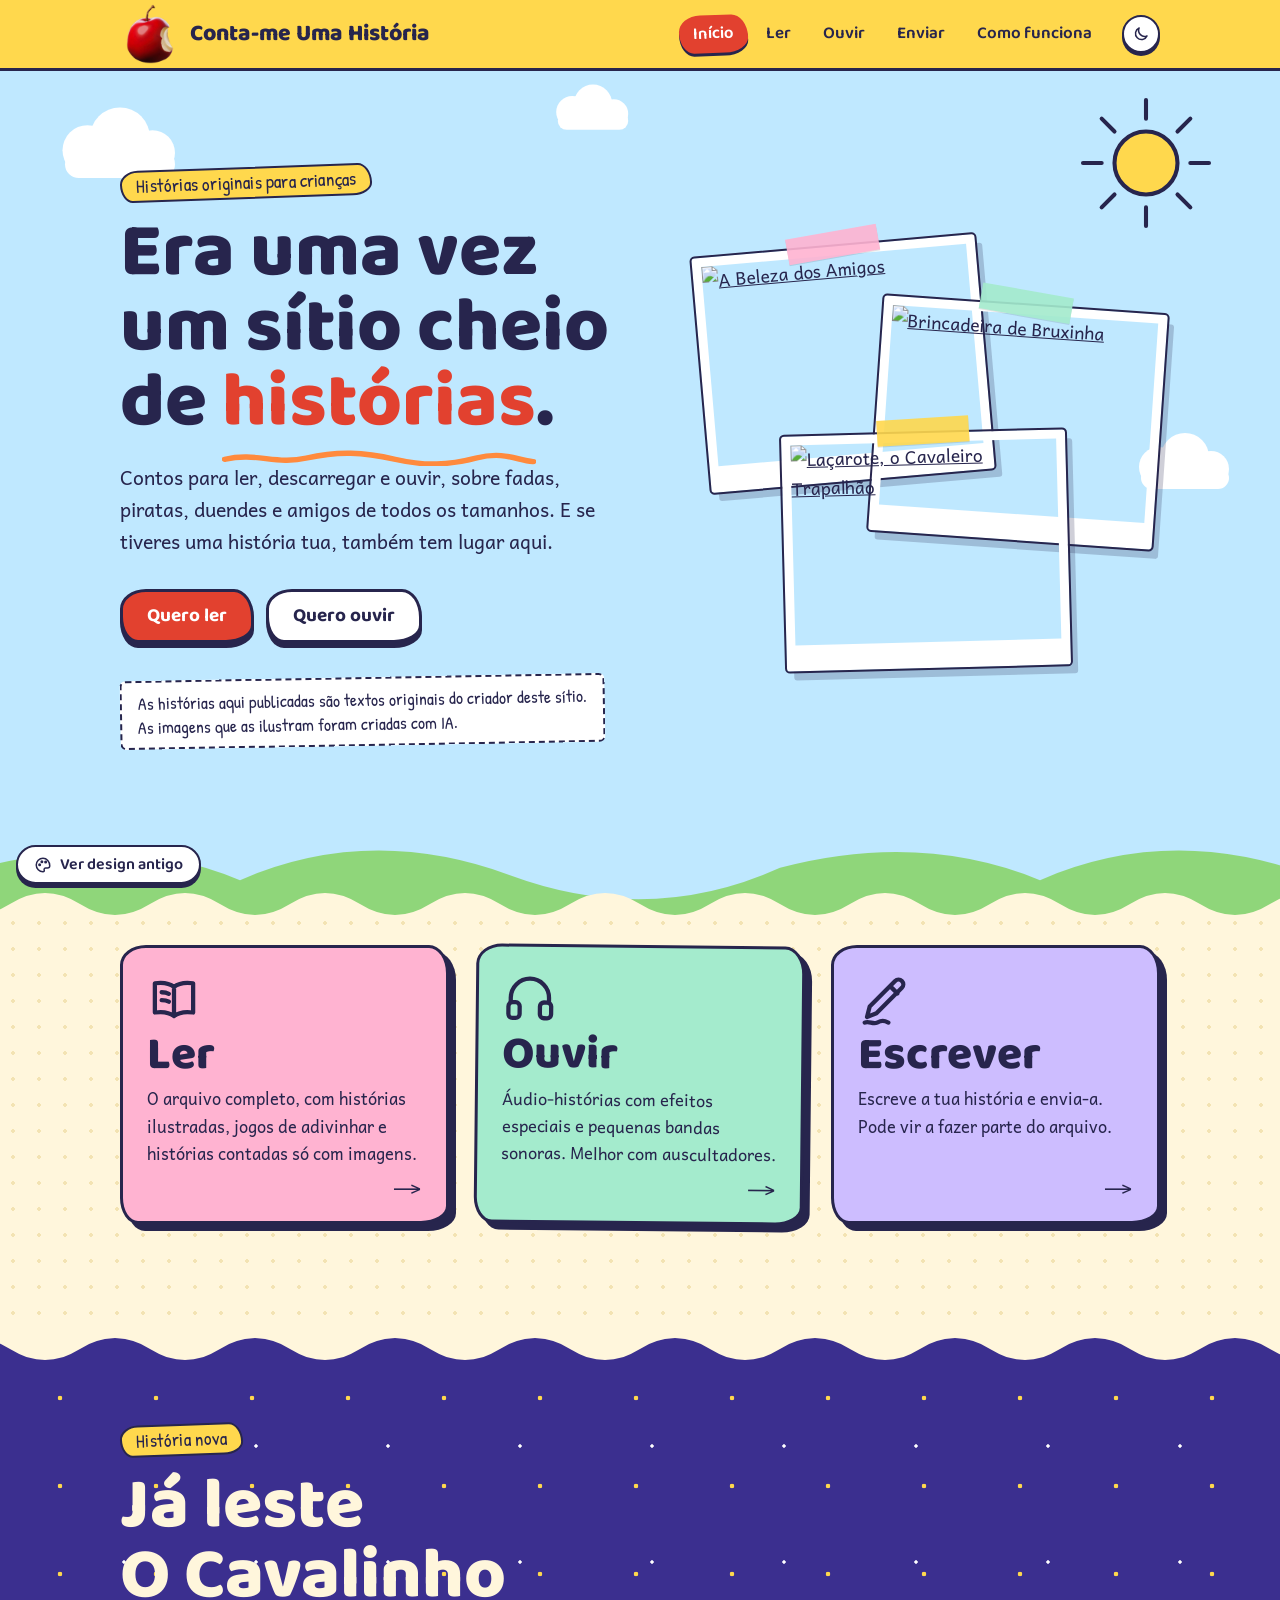
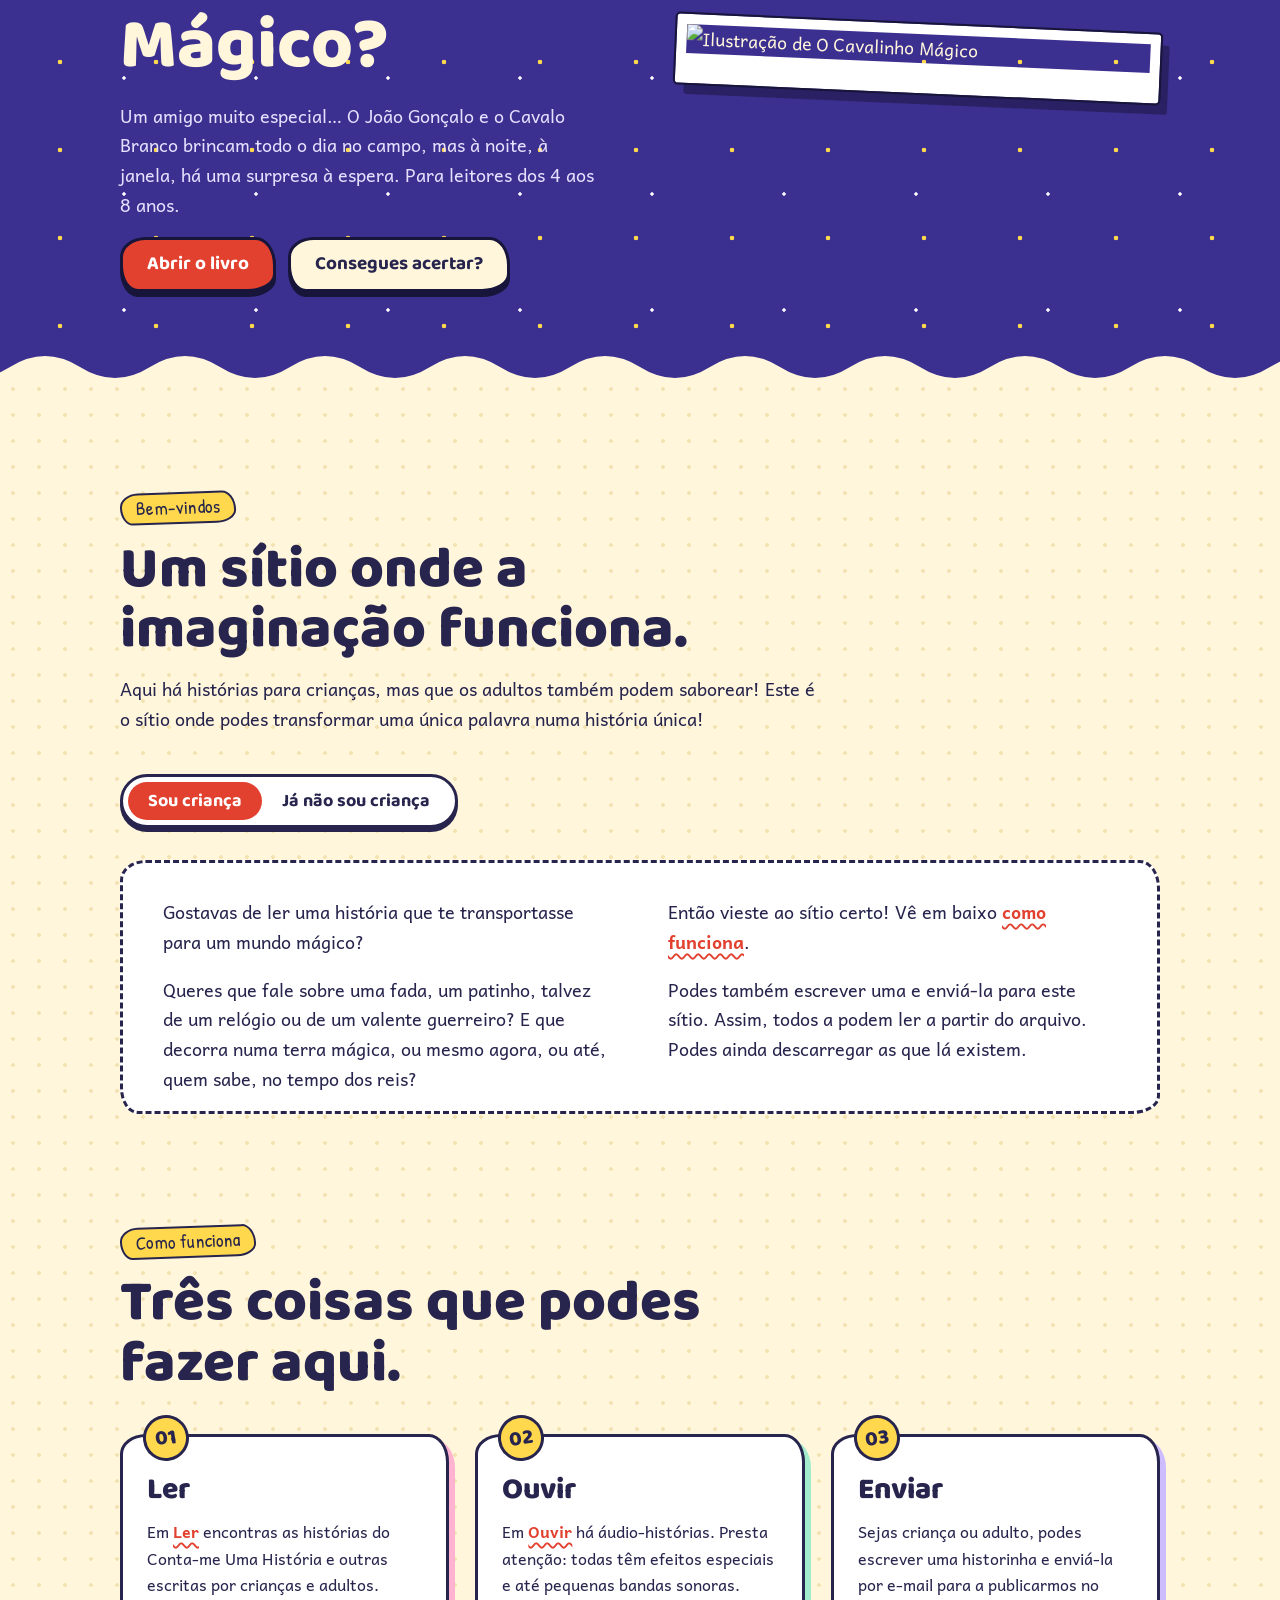
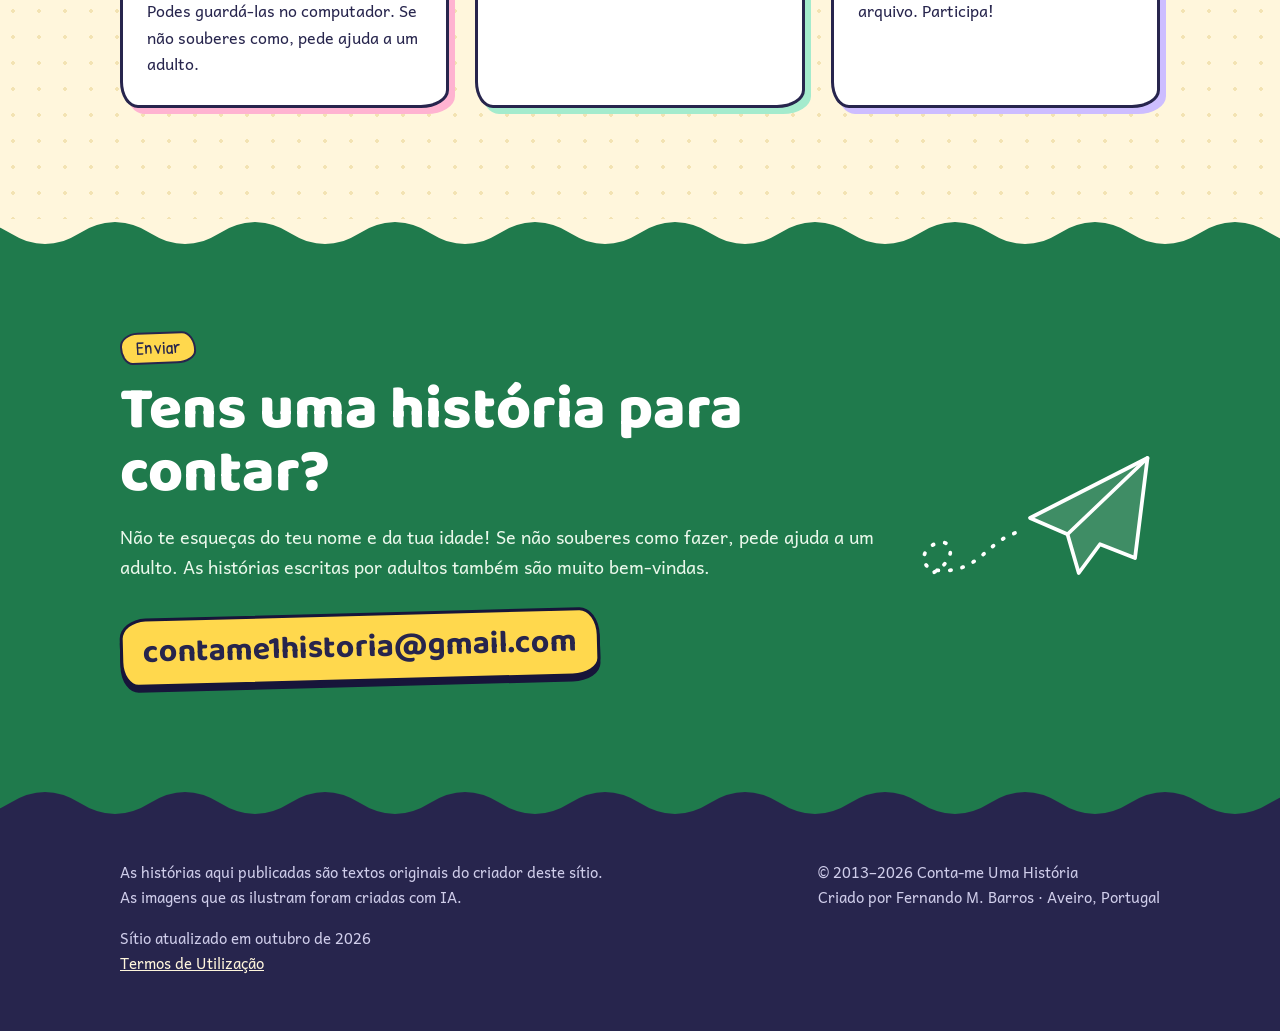
==== commit 24a4f0a1: "Use the author's apple as site logo and tab icon The bitten apple (black background removed) replace" ====
--- a/index.html
+++ b/index.html
@@ -4,6 +4,8 @@
   <meta charset="utf-8">
   <meta name="viewport" content="width=device-width, initial-scale=1">
   <title>Conta-me Uma História</title>
+  <link rel="icon" href="assets/favicon.png" type="image/png" sizes="96x96">
+  <link rel="apple-touch-icon" href="assets/apple-touch-icon.png">
   <meta name="description" content="Histórias originais para crianças: para ler, ouvir e escrever.">
   <script>
     // Tema antes de desenhar a página, para não piscar: o escolhido no botão ou, se nenhum, o do sistema.
@@ -17,8 +19,8 @@
   <link rel="preconnect" href="https://fonts.gstatic.com" crossorigin>
   <link href="https://fonts.googleapis.com/css2?family=Instrument+Sans:wght@400;500;600&family=Young+Serif&display=swap" rel="stylesheet">
   <link href="https://fonts.googleapis.com/css2?family=Andika:wght@400;700&family=Baloo+2:wght@500;600;700;800&family=Patrick+Hand&display=swap" rel="stylesheet">
-  <link rel="stylesheet" href="assets/style.css?v=4">
-  <link rel="stylesheet" href="assets/kids.css?v=3">
+  <link rel="stylesheet" href="assets/style.css?v=6">
+  <link rel="stylesheet" href="assets/kids.css?v=5">
 </head>
 <body data-page="index">
   <div data-header></div>
@@ -146,7 +148,7 @@
   <div data-footer></div>
 
   <script src="assets/data.js?v=2"></script>
-  <script src="assets/site.js?v=3"></script>
+  <script src="assets/site.js?v=4"></script>
   <script src="assets/design.js?v=1"></script>
   <script>
     // Capas no topo
--- a/assets/style.css
+++ b/assets/style.css
@@ -116,7 +116,7 @@
   white-space: nowrap;
 }
 
-.brand svg { width: 26px; height: 26px; flex: none; }
+.brand img { width: 52px; height: 52px; flex: none; }
 
 .nav {
   display: flex;
@@ -186,8 +186,8 @@
 /* Telemóveis estreitos: marca, menu e botão do tema têm de caber numa linha */
 @media (max-width: 480px) {
   .site-header .wrap { gap: 10px; }
-  .brand { font-size: 16px; gap: 8px; min-width: 0; }
-  .brand svg { width: 22px; height: 22px; }
+  .brand { font-size: 15px; gap: 4px; min-width: 0; }
+  .brand img { width: 42px; height: 42px; margin-left: -6px; }
   .brand span { overflow: hidden; text-overflow: ellipsis; }
   .nav-toggle { padding: 6px 11px; }
   .theme-toggle { width: 34px; height: 34px; }
--- a/assets/kids.css
+++ b/assets/kids.css
@@ -118,8 +118,8 @@
 
   & .site-header { background: var(--header); border-bottom: 3px solid var(--shadow); }
   & .brand { font-weight: 800; font-size: 23px; }
-  & .brand svg { width: 30px; height: 30px; transform-origin: 50% 80%; }
-  & .brand:hover svg { animation: kids-wiggle 0.5s ease; }
+  & .brand img { width: 60px; height: 60px; transform-origin: 50% 80%; }
+  & .brand:hover img { animation: kids-wiggle 0.5s ease; }
 
   & .nav a { font-family: var(--font-display); font-weight: 600; font-size: 17px; padding: 5px 14px; border-radius: var(--blob); transition: transform 0.15s ease, background 0.15s ease; }
   & .nav a:hover { background: var(--card); transform: rotate(-2deg); }
@@ -138,8 +138,8 @@
     & .brand { font-size: 20px; }
   }
   @media (max-width: 480px) {
-    & .brand { font-size: 17px; }
-    & .brand svg { width: 24px; height: 24px; }
+    & .brand { font-size: 16px; }
+    & .brand img { width: 44px; height: 44px; }
   }
 
   /* ---------- Botões: grossos, de carregar ---------- */
@@ -647,7 +647,7 @@
   & .design-toggle.inline:hover { background: var(--sun); border-color: var(--sun); color: #27254d; }
 
   @media (prefers-reduced-motion: reduce) {
-    & .hero .wrap::before, & .brand:hover svg { animation: none; }
+    & .hero .wrap::before, & .brand:hover img { animation: none; }
     & .btn:hover, & .door:hover, & .story:hover, & .option:hover:not(:disabled) { transform: none; }
   }
 }
